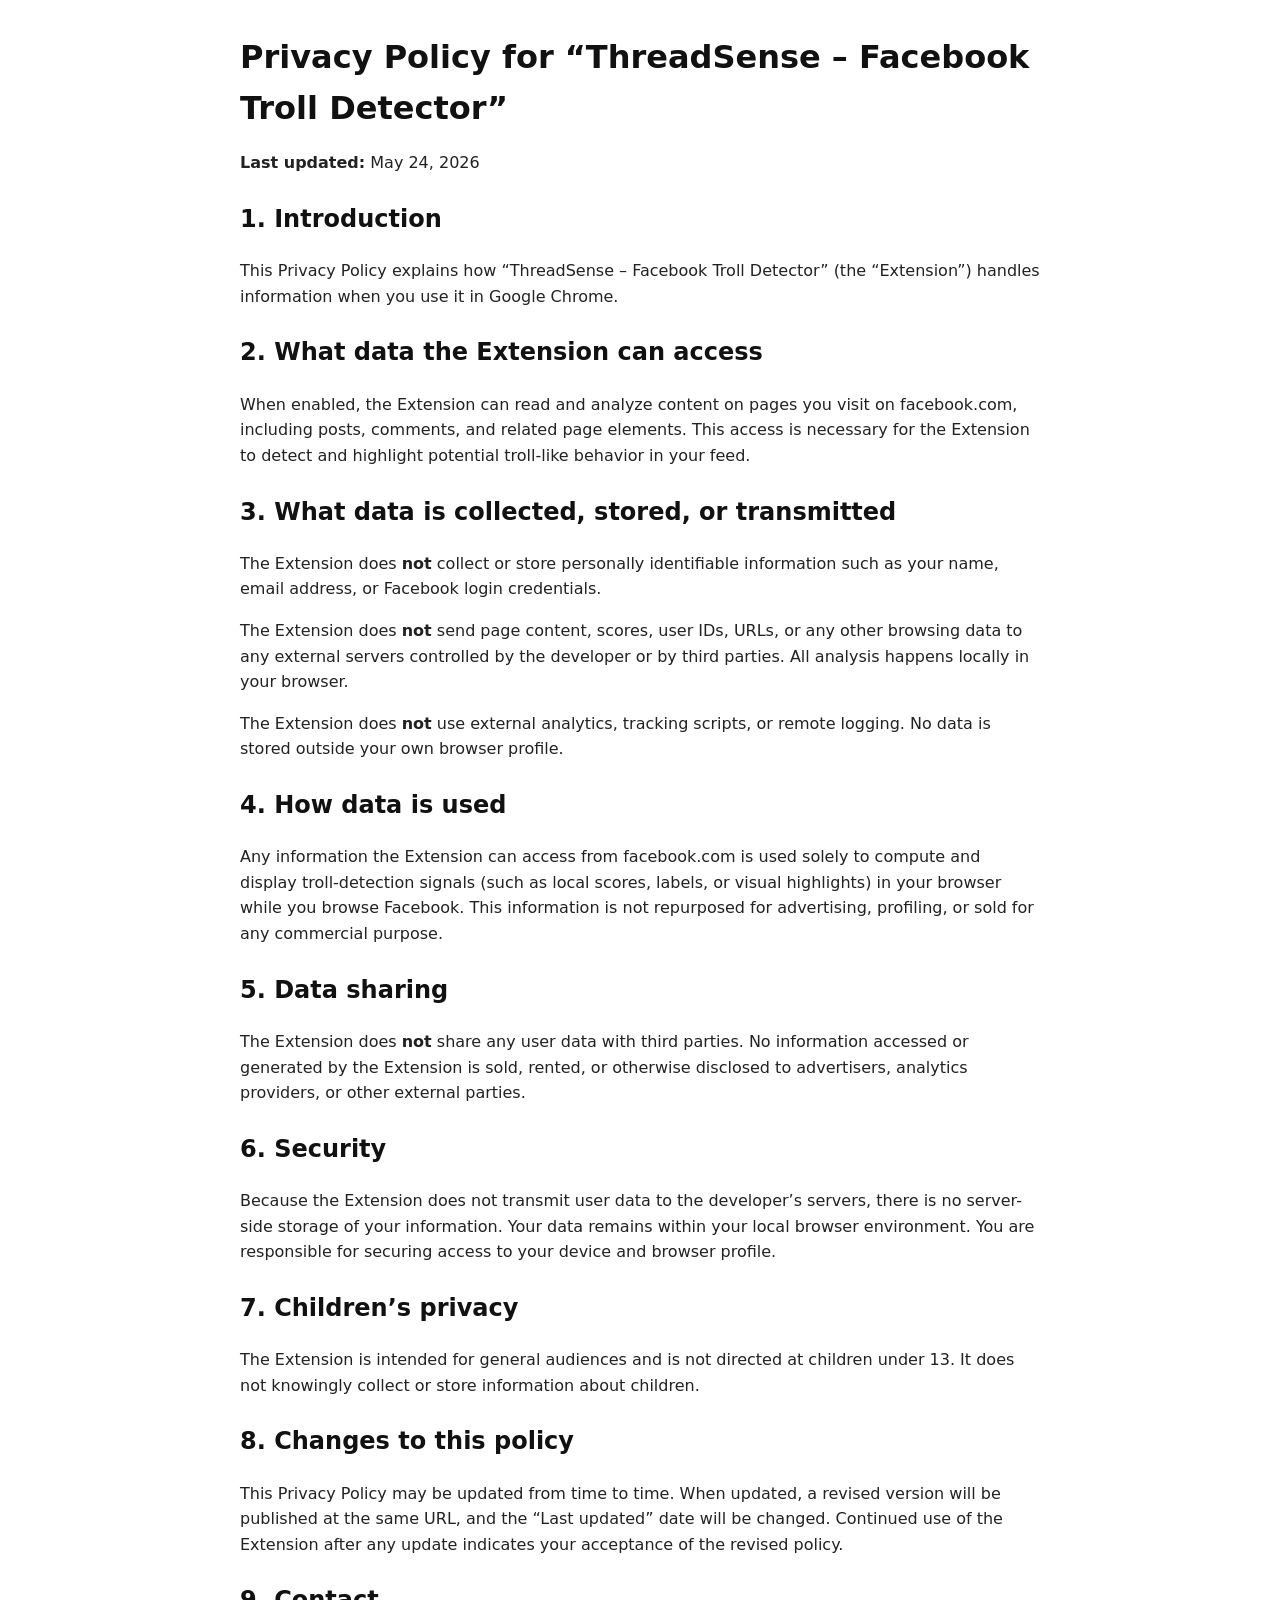
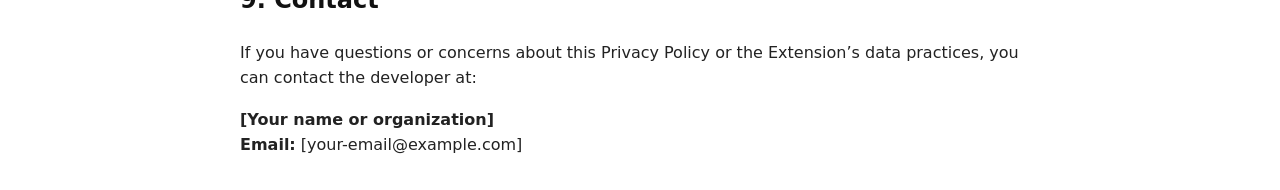
==== index.html @ 68167e41 "Add files via upload" ====
<!DOCTYPE html>
<html lang="en">
<head>
  <meta charset="UTF-8">
  <title>Privacy Policy – ThreadSense – Facebook Troll Detector</title>
  <meta name="viewport" content="width=device-width, initial-scale=1">
  <style>
    body {
      font-family: system-ui, -apple-system, BlinkMacSystemFont, "Segoe UI", sans-serif;
      max-width: 800px;
      margin: 2rem auto;
      padding: 0 1rem;
      line-height: 1.6;
      color: #222;
    }
    h1, h2 {
      color: #111;
    }
    h1 {
      margin-bottom: 0.5rem;
    }
    h2 {
      margin-top: 1.5rem;
    }
  </style>
</head>
<body>
  <h1>Privacy Policy for “ThreadSense – Facebook Troll Detector”</h1>
  <p><strong>Last updated:</strong> May 24, 2026</p>

  <h2>1. Introduction</h2>
  <p>
    This Privacy Policy explains how “ThreadSense – Facebook Troll Detector” (the “Extension”) handles
    information when you use it in Google Chrome.
  </p>

  <h2>2. What data the Extension can access</h2>
  <p>
    When enabled, the Extension can read and analyze content on pages you visit on facebook.com, including
    posts, comments, and related page elements. This access is necessary for the Extension to detect and
    highlight potential troll-like behavior in your feed.
  </p>

  <h2>3. What data is collected, stored, or transmitted</h2>
  <p>
    The Extension does <strong>not</strong> collect or store personally identifiable information such as your
    name, email address, or Facebook login credentials.
  </p>
  <p>
    The Extension does <strong>not</strong> send page content, scores, user IDs, URLs, or any other browsing
    data to any external servers controlled by the developer or by third parties. All analysis happens locally
    in your browser.
  </p>
  <p>
    The Extension does <strong>not</strong> use external analytics, tracking scripts, or remote logging.
    No data is stored outside your own browser profile.
  </p>

  <h2>4. How data is used</h2>
  <p>
    Any information the Extension can access from facebook.com is used solely to compute and display
    troll‑detection signals (such as local scores, labels, or visual highlights) in your browser while you
    browse Facebook. This information is not repurposed for advertising, profiling, or sold for any commercial
    purpose.
  </p>

  <h2>5. Data sharing</h2>
  <p>
    The Extension does <strong>not</strong> share any user data with third parties. No information accessed
    or generated by the Extension is sold, rented, or otherwise disclosed to advertisers, analytics providers,
    or other external parties.
  </p>

  <h2>6. Security</h2>
  <p>
    Because the Extension does not transmit user data to the developer’s servers, there is no server-side
    storage of your information. Your data remains within your local browser environment. You are responsible
    for securing access to your device and browser profile.
  </p>

  <h2>7. Children’s privacy</h2>
  <p>
    The Extension is intended for general audiences and is not directed at children under 13. It does not
    knowingly collect or store information about children.
  </p>

  <h2>8. Changes to this policy</h2>
  <p>
    This Privacy Policy may be updated from time to time. When updated, a revised version will be published
    at the same URL, and the “Last updated” date will be changed. Continued use of the Extension after any
    update indicates your acceptance of the revised policy.
  </p>

  <h2>9. Contact</h2>
  <p>
    If you have questions or concerns about this Privacy Policy or the Extension’s data practices, you can
    contact the developer at:
  </p>
  <p>
    <strong>[Your name or organization]</strong><br>
    <strong>Email:</strong> [your-email@example.com]
  </p>
</body>
</html>
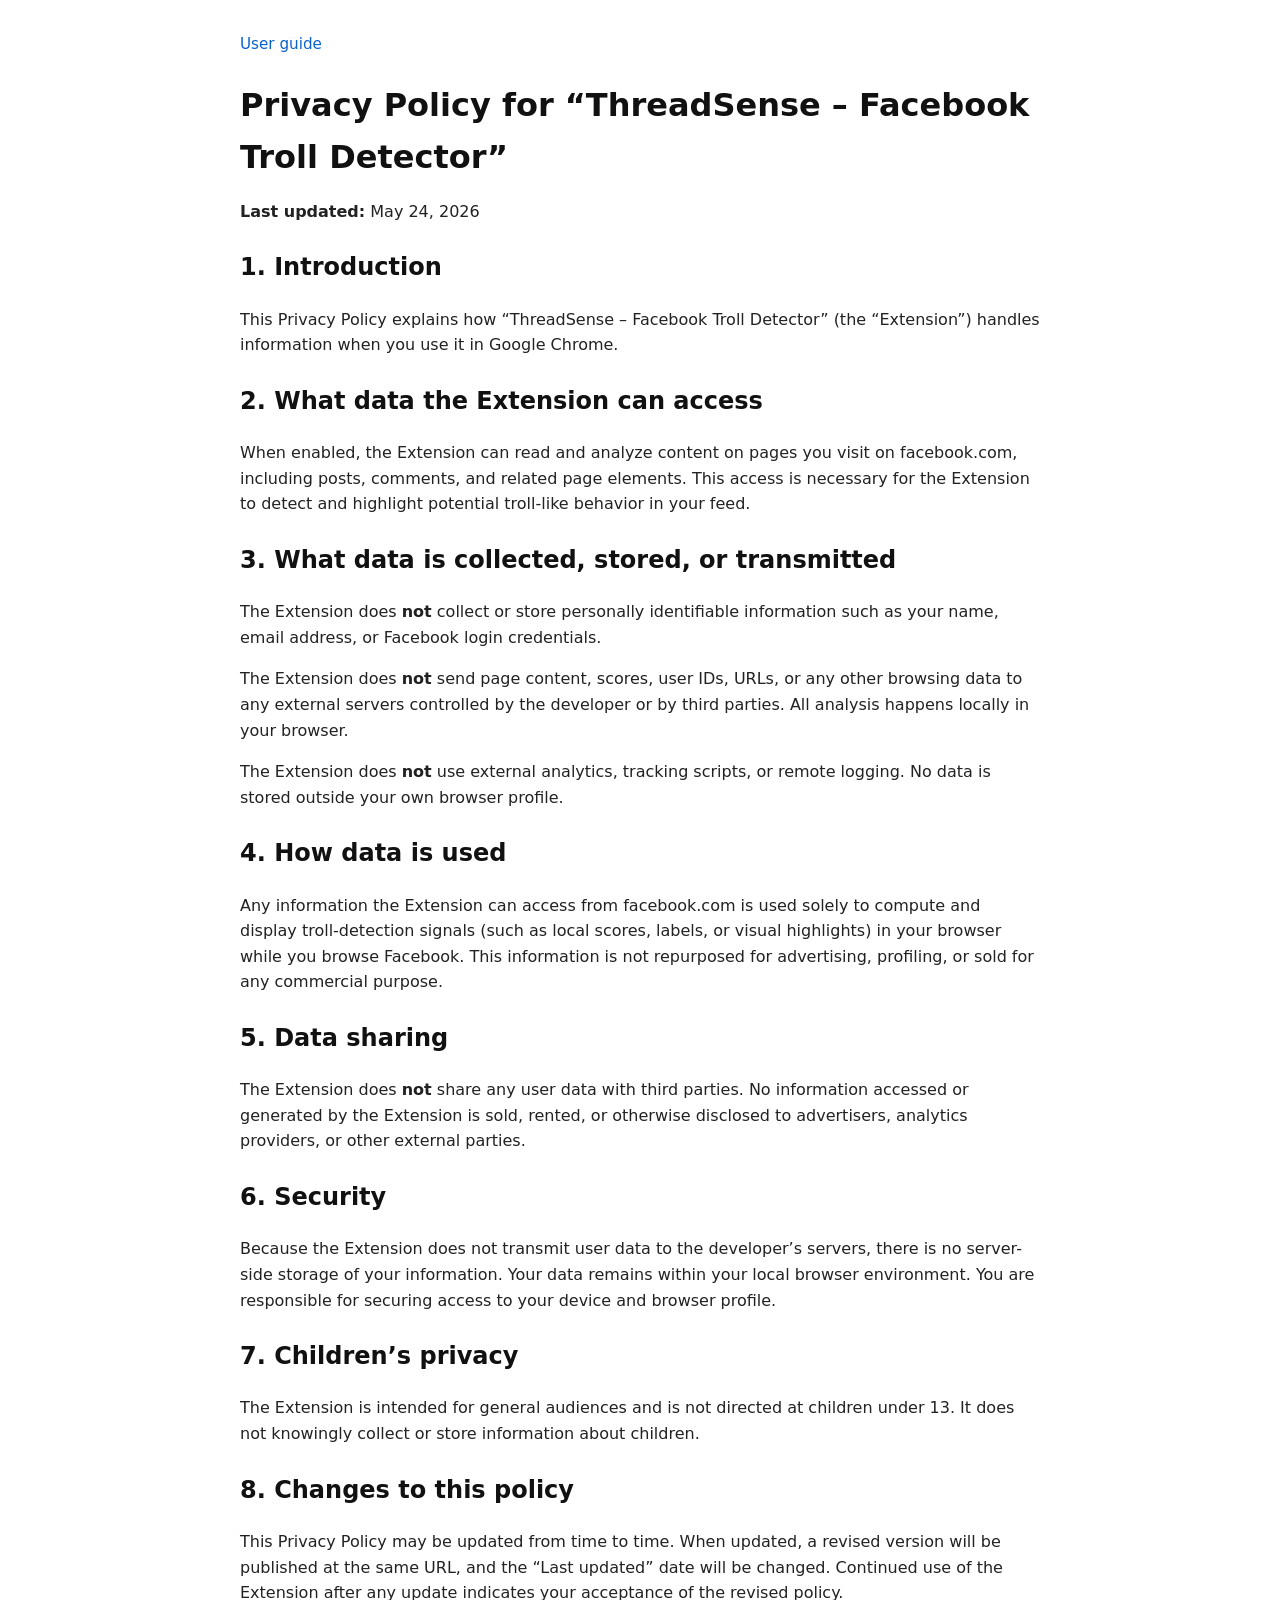
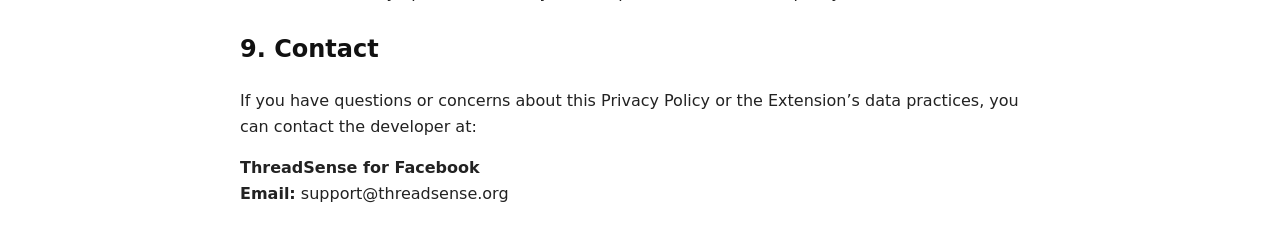
==== commit 0ff25ed1: "Sync phrase-lists, docs, and icon assets from fbtrolldetector" ====
--- a/index.html
+++ b/index.html
@@ -1,104 +1,121 @@
-<!DOCTYPE html>
-<html lang="en">
-<head>
-  <meta charset="UTF-8">
-  <title>Privacy Policy – ThreadSense – Facebook Troll Detector</title>
-  <meta name="viewport" content="width=device-width, initial-scale=1">
-  <style>
-    body {
-      font-family: system-ui, -apple-system, BlinkMacSystemFont, "Segoe UI", sans-serif;
-      max-width: 800px;
-      margin: 2rem auto;
-      padding: 0 1rem;
-      line-height: 1.6;
-      color: #222;
-    }
-    h1, h2 {
-      color: #111;
-    }
-    h1 {
-      margin-bottom: 0.5rem;
-    }
-    h2 {
-      margin-top: 1.5rem;
-    }
-  </style>
-</head>
-<body>
-  <h1>Privacy Policy for “ThreadSense – Facebook Troll Detector”</h1>
-  <p><strong>Last updated:</strong> May 24, 2026</p>
-
-  <h2>1. Introduction</h2>
-  <p>
-    This Privacy Policy explains how “ThreadSense – Facebook Troll Detector” (the “Extension”) handles
-    information when you use it in Google Chrome.
-  </p>
-
-  <h2>2. What data the Extension can access</h2>
-  <p>
-    When enabled, the Extension can read and analyze content on pages you visit on facebook.com, including
-    posts, comments, and related page elements. This access is necessary for the Extension to detect and
-    highlight potential troll-like behavior in your feed.
-  </p>
-
-  <h2>3. What data is collected, stored, or transmitted</h2>
-  <p>
-    The Extension does <strong>not</strong> collect or store personally identifiable information such as your
-    name, email address, or Facebook login credentials.
-  </p>
-  <p>
-    The Extension does <strong>not</strong> send page content, scores, user IDs, URLs, or any other browsing
-    data to any external servers controlled by the developer or by third parties. All analysis happens locally
-    in your browser.
-  </p>
-  <p>
-    The Extension does <strong>not</strong> use external analytics, tracking scripts, or remote logging.
-    No data is stored outside your own browser profile.
-  </p>
-
-  <h2>4. How data is used</h2>
-  <p>
-    Any information the Extension can access from facebook.com is used solely to compute and display
-    troll‑detection signals (such as local scores, labels, or visual highlights) in your browser while you
-    browse Facebook. This information is not repurposed for advertising, profiling, or sold for any commercial
-    purpose.
-  </p>
-
-  <h2>5. Data sharing</h2>
-  <p>
-    The Extension does <strong>not</strong> share any user data with third parties. No information accessed
-    or generated by the Extension is sold, rented, or otherwise disclosed to advertisers, analytics providers,
-    or other external parties.
-  </p>
-
-  <h2>6. Security</h2>
-  <p>
-    Because the Extension does not transmit user data to the developer’s servers, there is no server-side
-    storage of your information. Your data remains within your local browser environment. You are responsible
-    for securing access to your device and browser profile.
-  </p>
-
-  <h2>7. Children’s privacy</h2>
-  <p>
-    The Extension is intended for general audiences and is not directed at children under 13. It does not
-    knowingly collect or store information about children.
-  </p>
-
-  <h2>8. Changes to this policy</h2>
-  <p>
-    This Privacy Policy may be updated from time to time. When updated, a revised version will be published
-    at the same URL, and the “Last updated” date will be changed. Continued use of the Extension after any
-    update indicates your acceptance of the revised policy.
-  </p>
-
-  <h2>9. Contact</h2>
-  <p>
-    If you have questions or concerns about this Privacy Policy or the Extension’s data practices, you can
-    contact the developer at:
-  </p>
-  <p>
-    <strong>[Your name or organization]</strong><br>
-    <strong>Email:</strong> [your-email@example.com]
-  </p>
-</body>
+<!DOCTYPE html>
+<html lang="en">
+<head>
+  <meta charset="UTF-8">
+  <title>Privacy Policy – ThreadSense – Facebook Troll Detector</title>
+  <meta name="viewport" content="width=device-width, initial-scale=1">
+  <link rel="icon" href="assets/icons/icon32.png" type="image/png" sizes="32x32">
+  <link rel="icon" href="assets/icons/icon16.png" type="image/png" sizes="16x16">
+  <link rel="apple-touch-icon" href="assets/icons/icon128.png">
+  <style>
+    body {
+      font-family: system-ui, -apple-system, BlinkMacSystemFont, "Segoe UI", sans-serif;
+      max-width: 800px;
+      margin: 2rem auto;
+      padding: 0 1rem;
+      line-height: 1.6;
+      color: #222;
+    }
+    h1, h2 {
+      color: #111;
+    }
+    h1 {
+      margin-bottom: 0.5rem;
+    }
+    h2 {
+      margin-top: 1.5rem;
+    }
+    .site-nav {
+      margin-bottom: 1.5rem;
+      font-size: 0.95em;
+    }
+    .site-nav a {
+      color: #0b63ce;
+      text-decoration: none;
+    }
+    .site-nav a:hover {
+      text-decoration: underline;
+    }
+  </style>
+</head>
+<body>
+  <nav class="site-nav" aria-label="ThreadSense site">
+    <a href="https://threadsense.org/user-guide.html">User guide</a>
+  </nav>
+  <h1>Privacy Policy for “ThreadSense – Facebook Troll Detector”</h1>
+  <p><strong>Last updated:</strong> May 24, 2026</p>
+
+  <h2>1. Introduction</h2>
+  <p>
+    This Privacy Policy explains how “ThreadSense – Facebook Troll Detector” (the “Extension”) handles
+    information when you use it in Google Chrome.
+  </p>
+
+  <h2>2. What data the Extension can access</h2>
+  <p>
+    When enabled, the Extension can read and analyze content on pages you visit on facebook.com, including
+    posts, comments, and related page elements. This access is necessary for the Extension to detect and
+    highlight potential troll-like behavior in your feed.
+  </p>
+
+  <h2>3. What data is collected, stored, or transmitted</h2>
+  <p>
+    The Extension does <strong>not</strong> collect or store personally identifiable information such as your
+    name, email address, or Facebook login credentials.
+  </p>
+  <p>
+    The Extension does <strong>not</strong> send page content, scores, user IDs, URLs, or any other browsing
+    data to any external servers controlled by the developer or by third parties. All analysis happens locally
+    in your browser.
+  </p>
+  <p>
+    The Extension does <strong>not</strong> use external analytics, tracking scripts, or remote logging.
+    No data is stored outside your own browser profile.
+  </p>
+
+  <h2>4. How data is used</h2>
+  <p>
+    Any information the Extension can access from facebook.com is used solely to compute and display
+    troll‑detection signals (such as local scores, labels, or visual highlights) in your browser while you
+    browse Facebook. This information is not repurposed for advertising, profiling, or sold for any commercial
+    purpose.
+  </p>
+
+  <h2>5. Data sharing</h2>
+  <p>
+    The Extension does <strong>not</strong> share any user data with third parties. No information accessed
+    or generated by the Extension is sold, rented, or otherwise disclosed to advertisers, analytics providers,
+    or other external parties.
+  </p>
+
+  <h2>6. Security</h2>
+  <p>
+    Because the Extension does not transmit user data to the developer’s servers, there is no server-side
+    storage of your information. Your data remains within your local browser environment. You are responsible
+    for securing access to your device and browser profile.
+  </p>
+
+  <h2>7. Children’s privacy</h2>
+  <p>
+    The Extension is intended for general audiences and is not directed at children under 13. It does not
+    knowingly collect or store information about children.
+  </p>
+
+  <h2>8. Changes to this policy</h2>
+  <p>
+    This Privacy Policy may be updated from time to time. When updated, a revised version will be published
+    at the same URL, and the “Last updated” date will be changed. Continued use of the Extension after any
+    update indicates your acceptance of the revised policy.
+  </p>
+
+  <h2>9. Contact</h2>
+  <p>
+    If you have questions or concerns about this Privacy Policy or the Extension’s data practices, you can
+    contact the developer at:
+  </p>
+  <p>
+    <strong>ThreadSense for Facebook</strong><br>
+    <strong>Email:</strong> support@threadsense.org
+  </p>
+</body>
 </html>
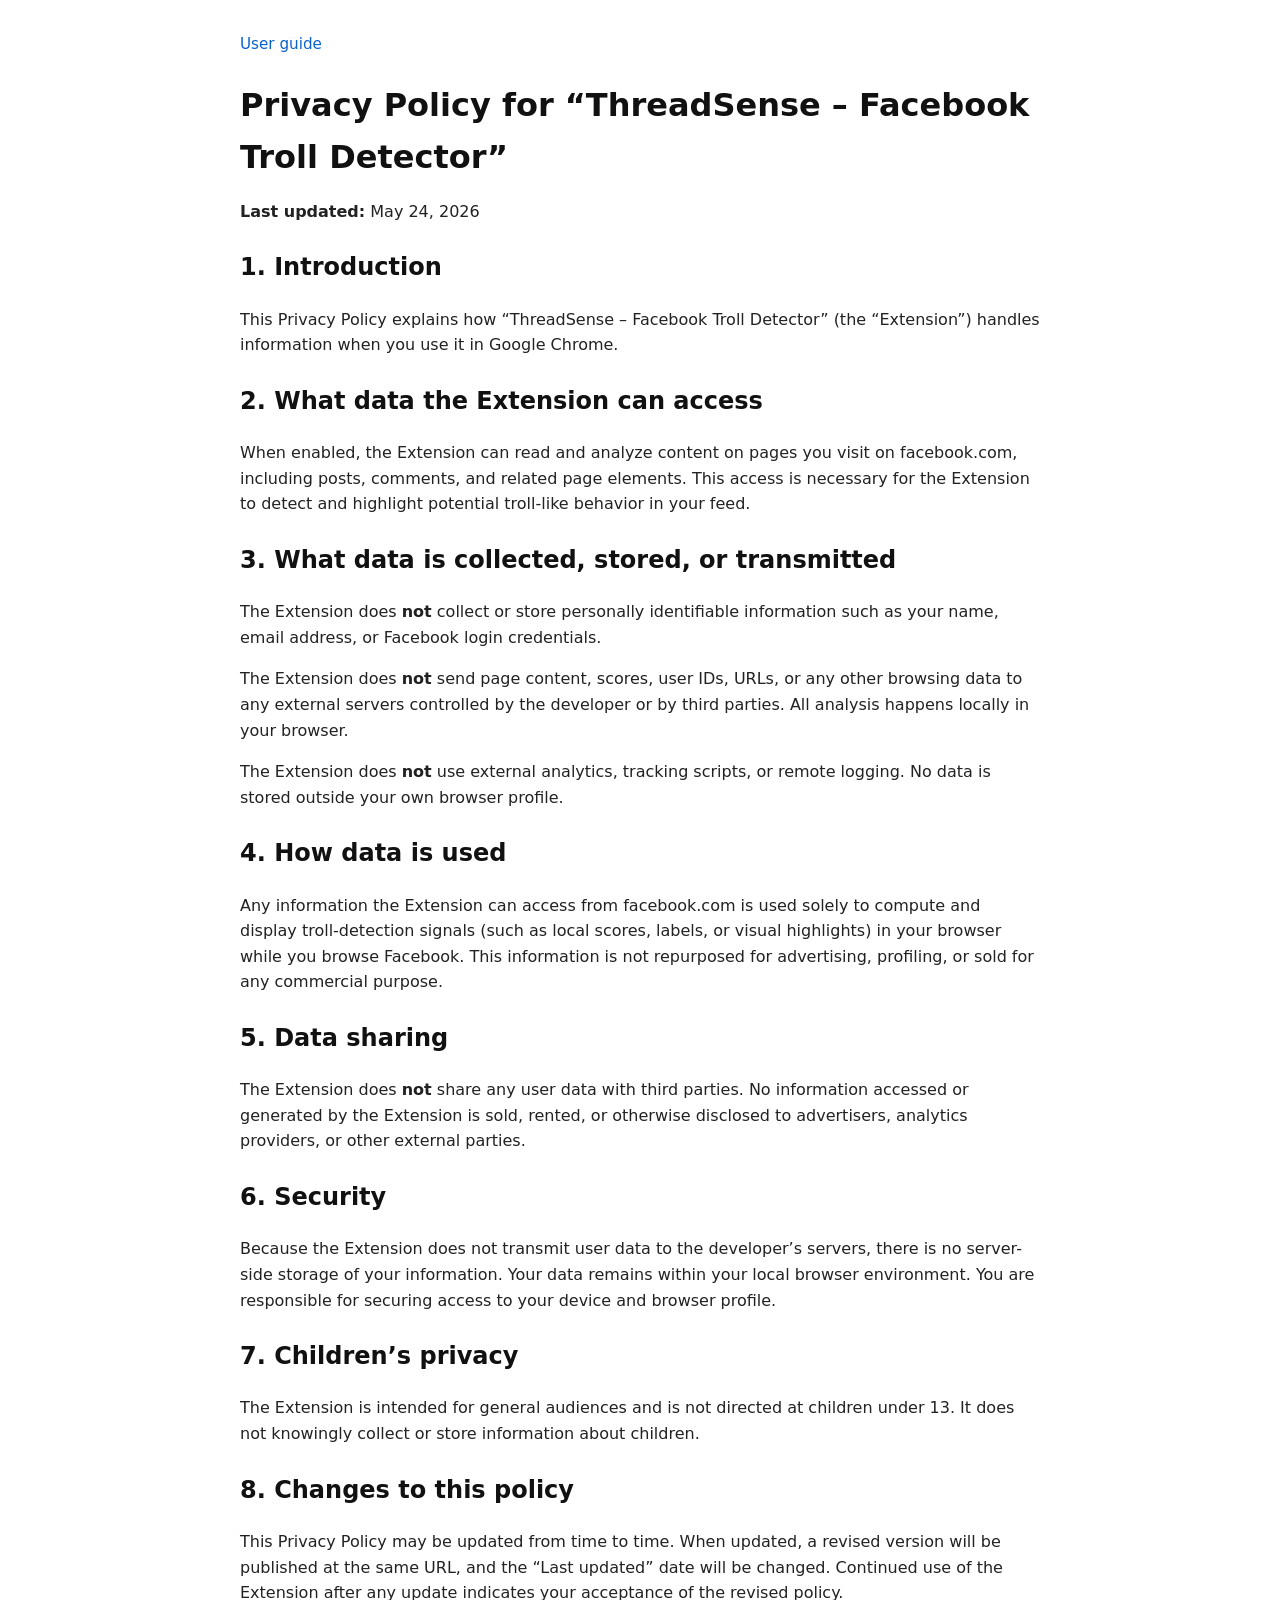
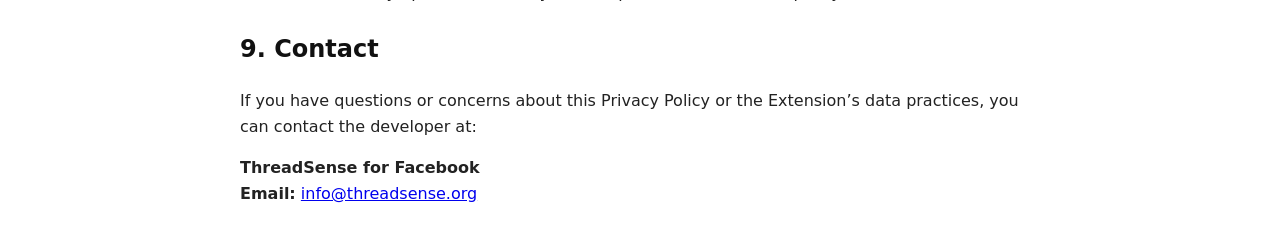
==== commit 8a0ce3be: "Sync phrase-lists, docs, and icon assets from fbtrolldetector" ====
--- a/index.html
+++ b/index.html
@@ -115,7 +115,7 @@
   </p>
   <p>
     <strong>ThreadSense for Facebook</strong><br>
-    <strong>Email:</strong> support@threadsense.org
+    <strong>Email:</strong> <a href="mailto:info@threadsense.org">info@threadsense.org</a>
   </p>
 </body>
 </html>
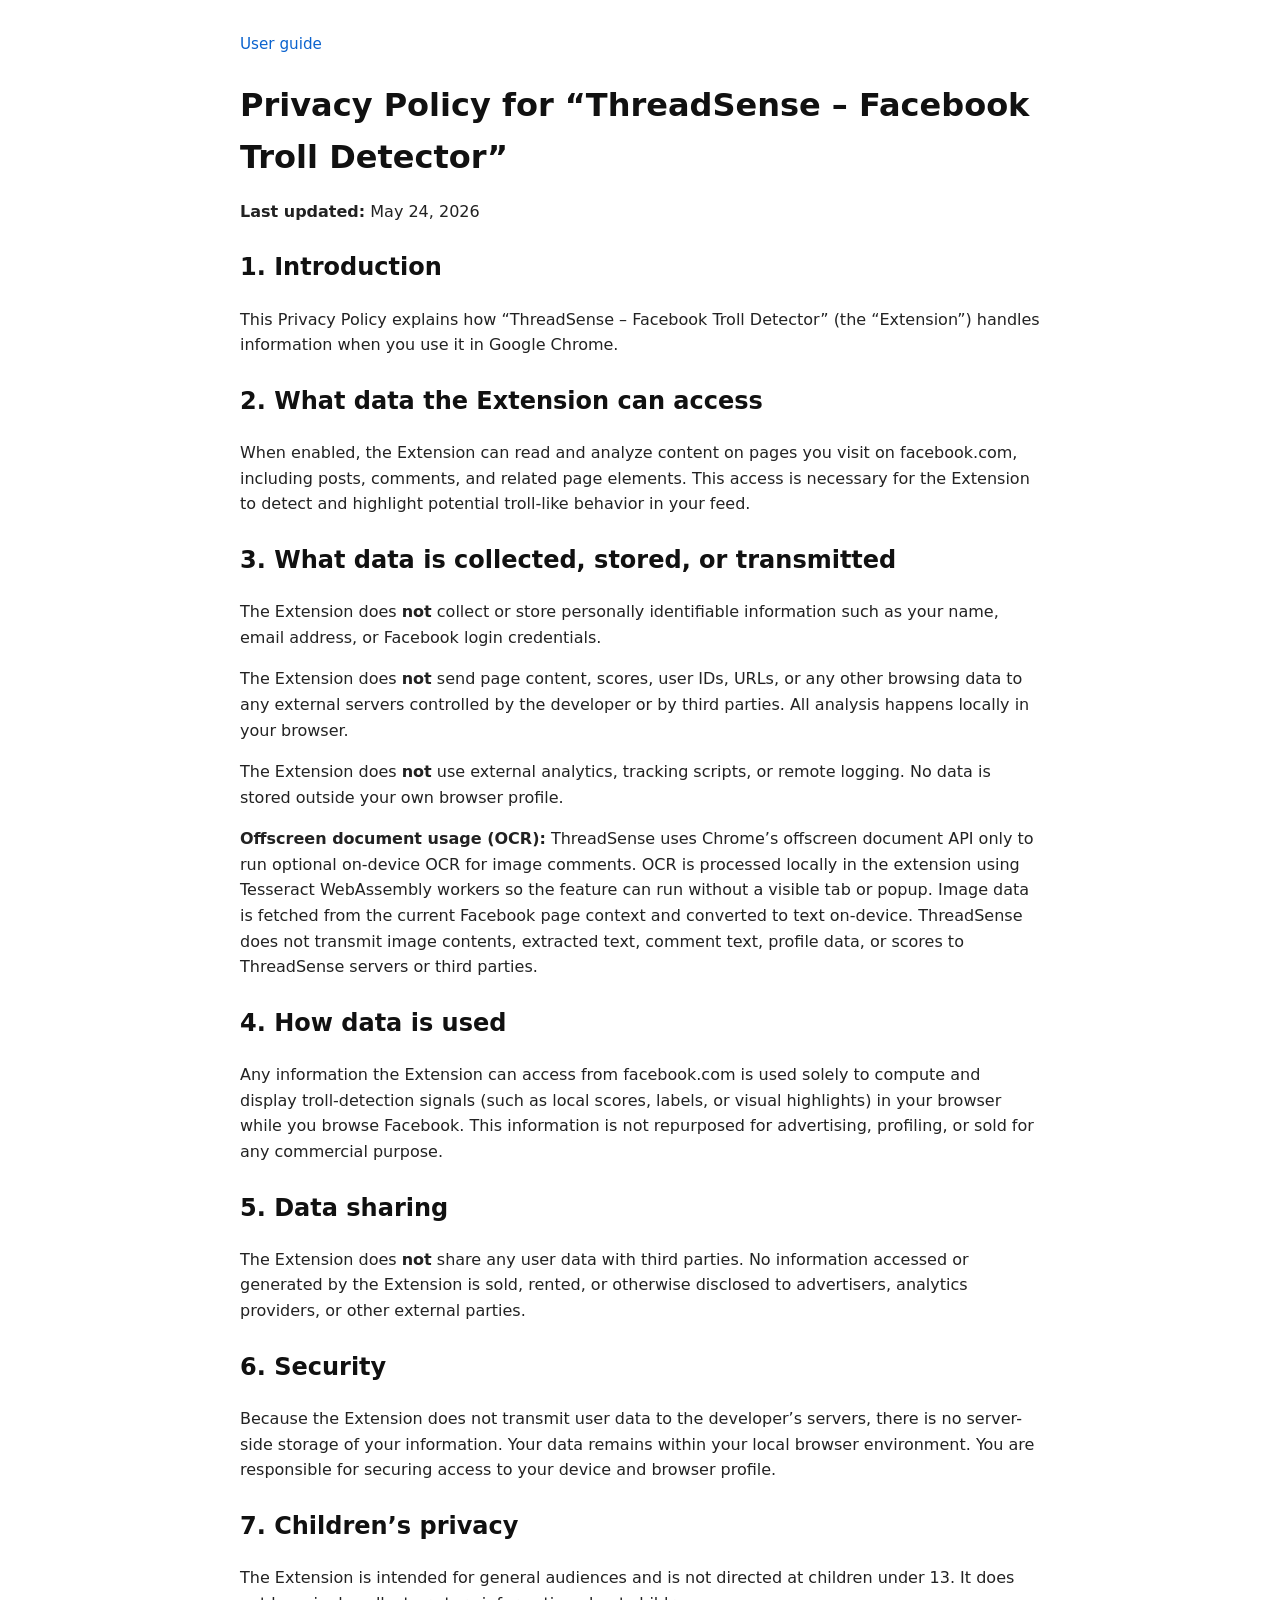
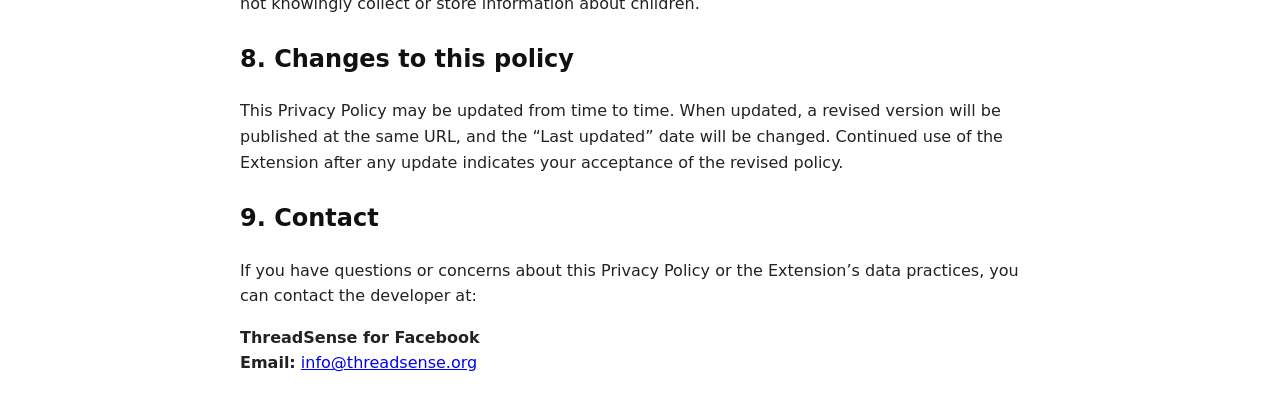
==== commit 390d255f: "Sync phrase-lists, docs, and icon assets from fbtrolldetector" ====
--- a/index.html
+++ b/index.html
@@ -72,6 +72,14 @@
     The Extension does <strong>not</strong> use external analytics, tracking scripts, or remote logging.
     No data is stored outside your own browser profile.
   </p>
+  <p>
+    <strong>Offscreen document usage (OCR):</strong> ThreadSense uses Chrome’s offscreen document API only
+    to run optional on-device OCR for image comments. OCR is processed locally in the extension using
+    Tesseract WebAssembly workers so the feature can run without a visible tab or popup. Image data is
+    fetched from the current Facebook page context and converted to text on-device. ThreadSense does not
+    transmit image contents, extracted text, comment text, profile data, or scores to ThreadSense servers
+    or third parties.
+  </p>
 
   <h2>4. How data is used</h2>
   <p>
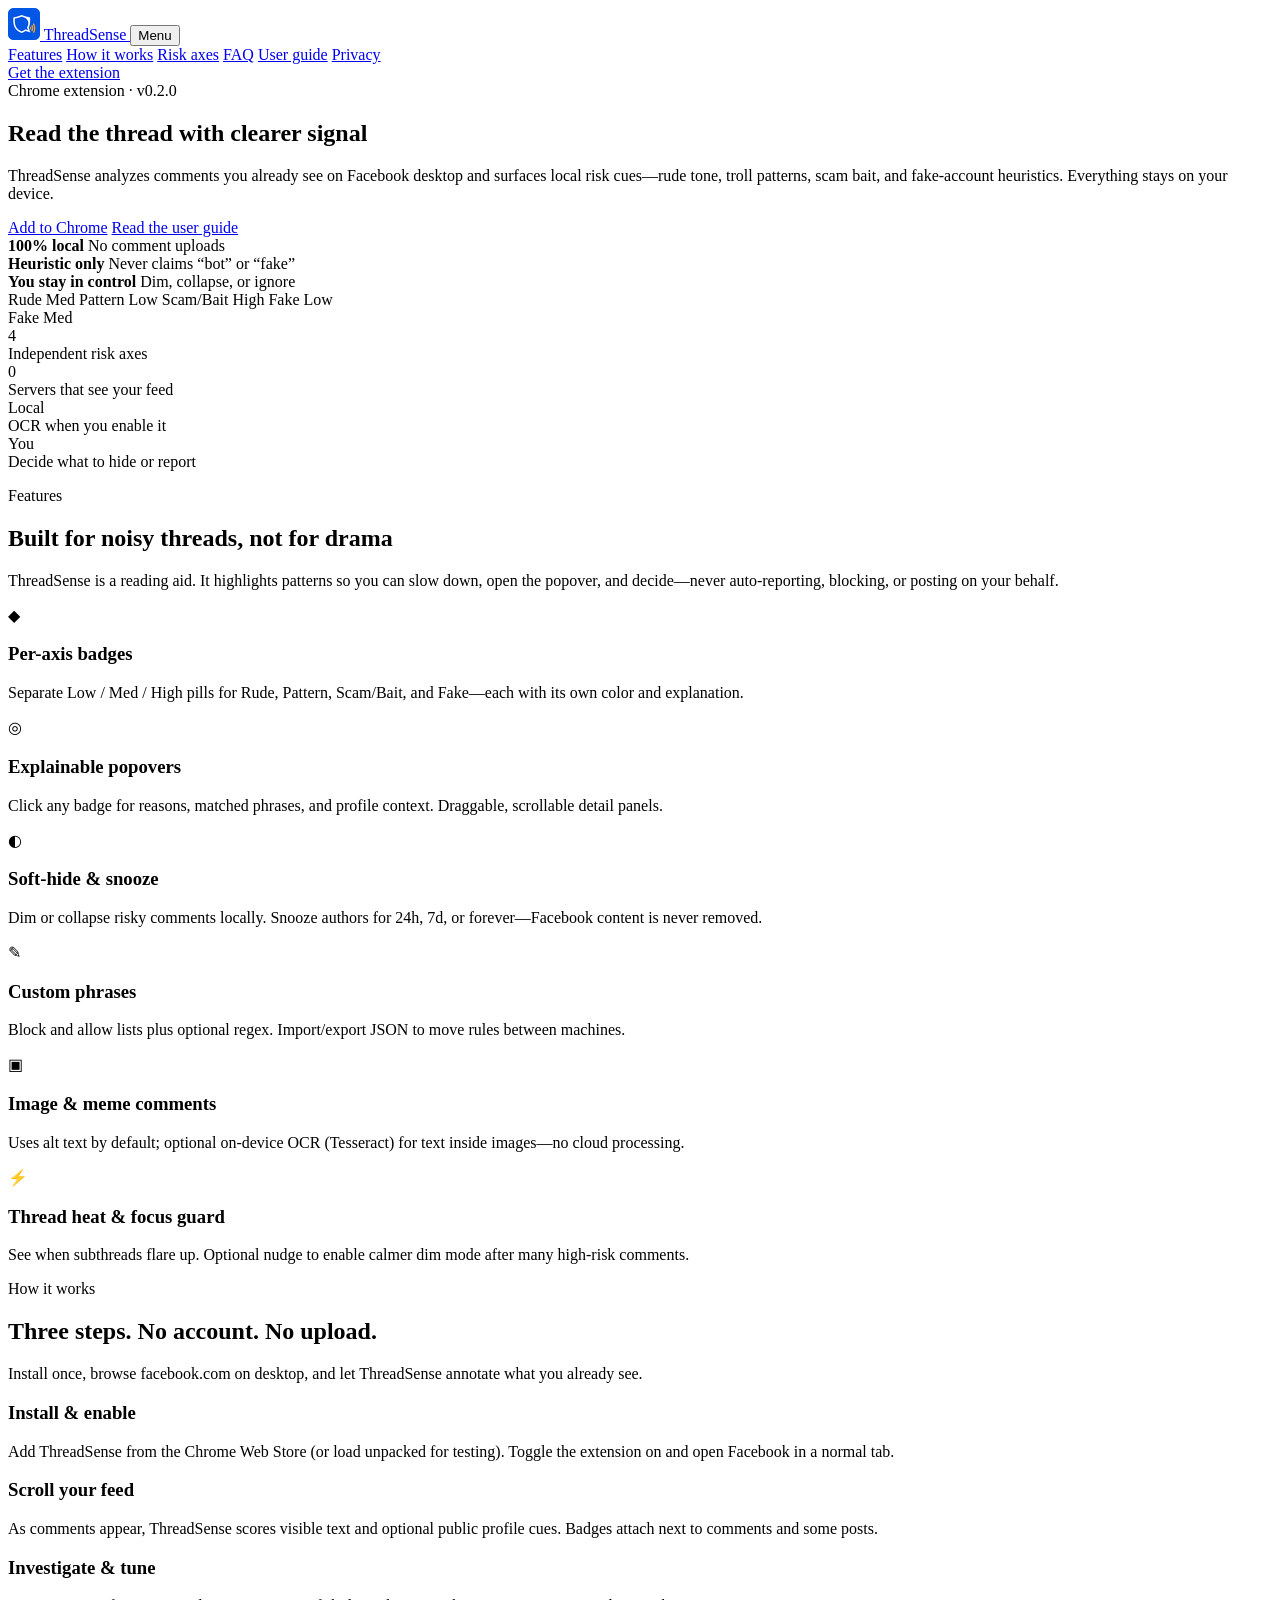
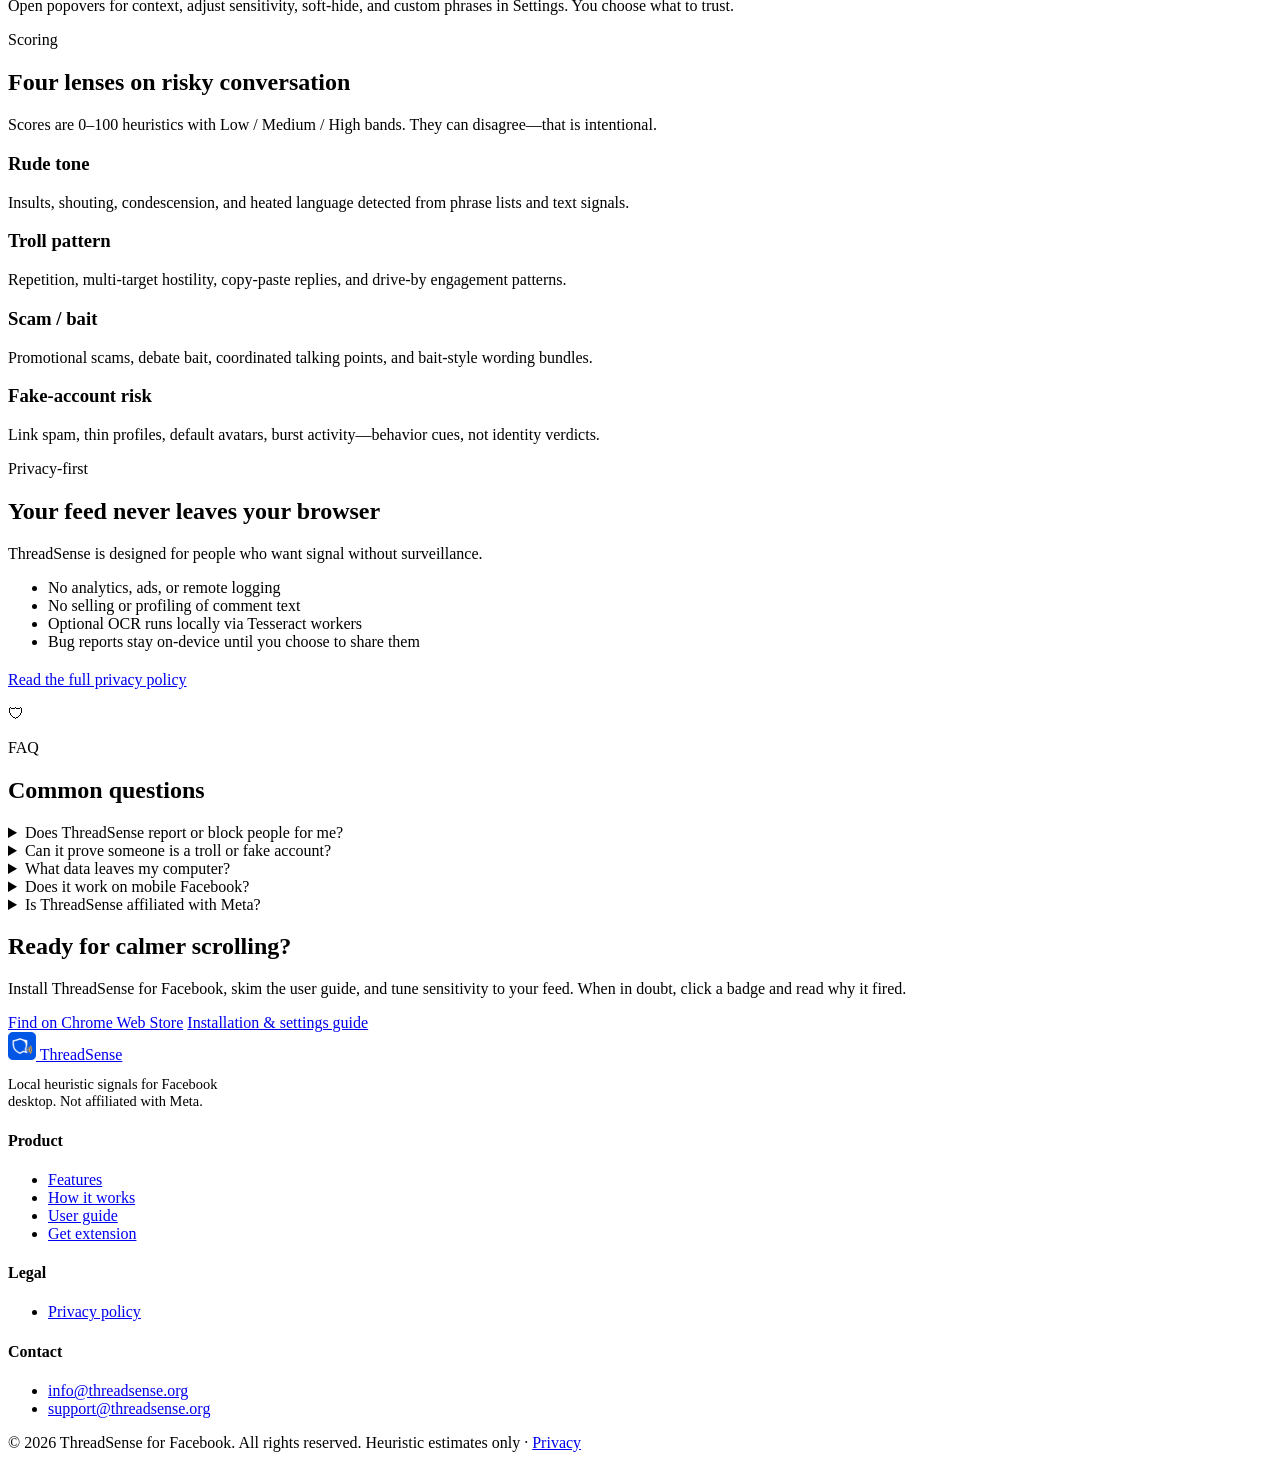
==== commit 80c67476: "Sync phrase-lists, docs, and icon assets from fbtrolldetector" ====
--- a/index.html
+++ b/index.html
@@ -2,128 +2,354 @@
 <html lang="en">
 <head>
   <meta charset="UTF-8">
-  <title>Privacy Policy – ThreadSense – Facebook Troll Detector</title>
+  <title>ThreadSense for Facebook — Local troll &amp; scam signal detection</title>
   <meta name="viewport" content="width=device-width, initial-scale=1">
+  <meta name="description" content="ThreadSense flags rude tone, troll patterns, scam bait, and fake-account risk on Facebook—entirely in your browser. No uploads, no tracking, no identity claims.">
+  <meta name="theme-color" content="#070b14">
   <link rel="icon" href="assets/icons/icon32.png" type="image/png" sizes="32x32">
   <link rel="icon" href="assets/icons/icon16.png" type="image/png" sizes="16x16">
   <link rel="apple-touch-icon" href="assets/icons/icon128.png">
-  <style>
-    body {
-      font-family: system-ui, -apple-system, BlinkMacSystemFont, "Segoe UI", sans-serif;
-      max-width: 800px;
-      margin: 2rem auto;
-      padding: 0 1rem;
-      line-height: 1.6;
-      color: #222;
-    }
-    h1, h2 {
-      color: #111;
-    }
-    h1 {
-      margin-bottom: 0.5rem;
-    }
-    h2 {
-      margin-top: 1.5rem;
-    }
-    .site-nav {
-      margin-bottom: 1.5rem;
-      font-size: 0.95em;
-    }
-    .site-nav a {
-      color: #0b63ce;
-      text-decoration: none;
-    }
-    .site-nav a:hover {
-      text-decoration: underline;
-    }
-  </style>
+  <link rel="stylesheet" href="assets/css/site.css">
+  <link rel="stylesheet" href="assets/css/landing.css">
 </head>
 <body>
-  <nav class="site-nav" aria-label="ThreadSense site">
-    <a href="https://threadsense.org/user-guide.html">User guide</a>
-  </nav>
-  <h1>Privacy Policy for “ThreadSense – Facebook Troll Detector”</h1>
-  <p><strong>Last updated:</strong> May 24, 2026</p>
-
-  <h2>1. Introduction</h2>
-  <p>
-    This Privacy Policy explains how “ThreadSense – Facebook Troll Detector” (the “Extension”) handles
-    information when you use it in Google Chrome.
-  </p>
-
-  <h2>2. What data the Extension can access</h2>
-  <p>
-    When enabled, the Extension can read and analyze content on pages you visit on facebook.com, including
-    posts, comments, and related page elements. This access is necessary for the Extension to detect and
-    highlight potential troll-like behavior in your feed.
-  </p>
-
-  <h2>3. What data is collected, stored, or transmitted</h2>
-  <p>
-    The Extension does <strong>not</strong> collect or store personally identifiable information such as your
-    name, email address, or Facebook login credentials.
-  </p>
-  <p>
-    The Extension does <strong>not</strong> send page content, scores, user IDs, URLs, or any other browsing
-    data to any external servers controlled by the developer or by third parties. All analysis happens locally
-    in your browser.
-  </p>
-  <p>
-    The Extension does <strong>not</strong> use external analytics, tracking scripts, or remote logging.
-    No data is stored outside your own browser profile.
-  </p>
-  <p>
-    <strong>Offscreen document usage (OCR):</strong> ThreadSense uses Chrome’s offscreen document API only
-    to run optional on-device OCR for image comments. OCR is processed locally in the extension using
-    Tesseract WebAssembly workers so the feature can run without a visible tab or popup. Image data is
-    fetched from the current Facebook page context and converted to text on-device. ThreadSense does not
-    transmit image contents, extracted text, comment text, profile data, or scores to ThreadSense servers
-    or third parties.
-  </p>
-
-  <h2>4. How data is used</h2>
-  <p>
-    Any information the Extension can access from facebook.com is used solely to compute and display
-    troll‑detection signals (such as local scores, labels, or visual highlights) in your browser while you
-    browse Facebook. This information is not repurposed for advertising, profiling, or sold for any commercial
-    purpose.
-  </p>
-
-  <h2>5. Data sharing</h2>
-  <p>
-    The Extension does <strong>not</strong> share any user data with third parties. No information accessed
-    or generated by the Extension is sold, rented, or otherwise disclosed to advertisers, analytics providers,
-    or other external parties.
-  </p>
-
-  <h2>6. Security</h2>
-  <p>
-    Because the Extension does not transmit user data to the developer’s servers, there is no server-side
-    storage of your information. Your data remains within your local browser environment. You are responsible
-    for securing access to your device and browser profile.
-  </p>
-
-  <h2>7. Children’s privacy</h2>
-  <p>
-    The Extension is intended for general audiences and is not directed at children under 13. It does not
-    knowingly collect or store information about children.
-  </p>
-
-  <h2>8. Changes to this policy</h2>
-  <p>
-    This Privacy Policy may be updated from time to time. When updated, a revised version will be published
-    at the same URL, and the “Last updated” date will be changed. Continued use of the Extension after any
-    update indicates your acceptance of the revised policy.
-  </p>
-
-  <h2>9. Contact</h2>
-  <p>
-    If you have questions or concerns about this Privacy Policy or the Extension’s data practices, you can
-    contact the developer at:
-  </p>
-  <p>
-    <strong>ThreadSense for Facebook</strong><br>
-    <strong>Email:</strong> <a href="mailto:info@threadsense.org">info@threadsense.org</a>
-  </p>
+  <div class="landing-bg" aria-hidden="true">
+    <div class="landing-bg__orb landing-bg__orb--1"></div>
+    <div class="landing-bg__orb landing-bg__orb--2"></div>
+    <div class="landing-bg__orb landing-bg__orb--3"></div>
+    <div class="landing-bg__grid"></div>
+  </div>
+
+  <header class="ts-site-header">
+    <div class="ts-container ts-site-header__inner">
+      <a class="ts-brand" href="index.html">
+        <img src="assets/icons/icon32.png" alt="" width="32" height="32">
+        ThreadSense
+      </a>
+      <button class="ts-nav-toggle" type="button" aria-expanded="false" aria-label="Open menu">Menu</button>
+      <nav class="ts-nav" aria-label="Primary">
+        <a href="#features">Features</a>
+        <a href="#how-it-works">How it works</a>
+        <a href="#axes">Risk axes</a>
+        <a href="#faq">FAQ</a>
+        <a href="user-guide.html">User guide</a>
+        <a href="privacy.html">Privacy</a>
+      </nav>
+      <a class="ts-btn ts-btn--primary" href="#get-extension">Get the extension</a>
+    </div>
+  </header>
+
+  <main class="landing-main">
+    <section class="hero">
+      <div class="ts-container hero__grid">
+        <div class="hero__copy reveal">
+          <div class="hero__eyebrow"><span aria-hidden="true"></span> Chrome extension · v0.2.0</div>
+          <h1>Read the thread with <span class="gradient-text">clearer signal</span></h1>
+          <p class="hero__lead">
+            ThreadSense analyzes comments you already see on Facebook desktop and surfaces local risk cues—rude tone,
+            troll patterns, scam bait, and fake-account heuristics. Everything stays on your device.
+          </p>
+          <div class="hero__actions">
+            <a class="ts-btn ts-btn--primary" href="#get-extension">Add to Chrome</a>
+            <a class="ts-btn ts-btn--ghost" href="user-guide.html">Read the user guide</a>
+          </div>
+          <div class="hero__trust">
+            <div><strong>100% local</strong> No comment uploads</div>
+            <div><strong>Heuristic only</strong> Never claims “bot” or “fake”</div>
+            <div><strong>You stay in control</strong> Dim, collapse, or ignore</div>
+          </div>
+        </div>
+
+        <div class="hero__visual reveal reveal-delay-1" aria-hidden="true">
+          <div class="hero-mock">
+            <div class="hero-mock__glow"></div>
+            <div class="hero-mock__bar">
+              <span class="hero-mock__dot"></span>
+              <span class="hero-mock__dot"></span>
+              <span class="hero-mock__dot"></span>
+            </div>
+            <div class="hero-mock__post">
+              <div class="hero-mock__line"></div>
+              <div class="hero-mock__line hero-mock__line--med"></div>
+            </div>
+            <div class="hero-mock__comment">
+              <div class="hero-mock__avatar"></div>
+              <div class="hero-mock__body">
+                <div class="hero-mock__line hero-mock__line--short"></div>
+                <div class="hero-mock__line"></div>
+                <div class="hero-mock__badges">
+                  <span class="badge-pill badge-pill--rude">Rude Med</span>
+                  <span class="badge-pill badge-pill--pattern">Pattern Low</span>
+                  <span class="badge-pill badge-pill--scam">Scam/Bait High</span>
+                  <span class="badge-pill badge-pill--fake">Fake Low</span>
+                </div>
+              </div>
+            </div>
+            <div class="hero-mock__comment">
+              <div class="hero-mock__avatar"></div>
+              <div class="hero-mock__body">
+                <div class="hero-mock__line hero-mock__line--med"></div>
+                <div class="hero-mock__badges">
+                  <span class="badge-pill badge-pill--fake">Fake Med</span>
+                </div>
+              </div>
+            </div>
+          </div>
+        </div>
+      </div>
+    </section>
+
+    <section class="section section--tight">
+      <div class="ts-container reveal">
+        <div class="stats-strip">
+          <div class="stats-strip__item">
+            <div class="stats-strip__value">4</div>
+            <div class="stats-strip__label">Independent risk axes</div>
+          </div>
+          <div class="stats-strip__item">
+            <div class="stats-strip__value">0</div>
+            <div class="stats-strip__label">Servers that see your feed</div>
+          </div>
+          <div class="stats-strip__item">
+            <div class="stats-strip__value">Local</div>
+            <div class="stats-strip__label">OCR when you enable it</div>
+          </div>
+          <div class="stats-strip__item">
+            <div class="stats-strip__value">You</div>
+            <div class="stats-strip__label">Decide what to hide or report</div>
+          </div>
+        </div>
+      </div>
+    </section>
+
+    <section class="section" id="features">
+      <div class="ts-container">
+        <p class="section__label reveal">Features</p>
+        <h2 class="reveal">Built for noisy threads, not for drama</h2>
+        <p class="section__lead reveal">
+          ThreadSense is a reading aid. It highlights patterns so you can slow down, open the popover, and decide—never
+          auto-reporting, blocking, or posting on your behalf.
+        </p>
+        <div class="feature-grid">
+          <article class="feature-card reveal">
+            <div class="feature-card__icon" aria-hidden="true">◆</div>
+            <h3>Per-axis badges</h3>
+            <p>Separate Low / Med / High pills for Rude, Pattern, Scam/Bait, and Fake—each with its own color and explanation.</p>
+          </article>
+          <article class="feature-card reveal reveal-delay-1">
+            <div class="feature-card__icon" aria-hidden="true">◎</div>
+            <h3>Explainable popovers</h3>
+            <p>Click any badge for reasons, matched phrases, and profile context. Draggable, scrollable detail panels.</p>
+          </article>
+          <article class="feature-card reveal reveal-delay-2">
+            <div class="feature-card__icon" aria-hidden="true">◐</div>
+            <h3>Soft-hide &amp; snooze</h3>
+            <p>Dim or collapse risky comments locally. Snooze authors for 24h, 7d, or forever—Facebook content is never removed.</p>
+          </article>
+          <article class="feature-card reveal">
+            <div class="feature-card__icon" aria-hidden="true">✎</div>
+            <h3>Custom phrases</h3>
+            <p>Block and allow lists plus optional regex. Import/export JSON to move rules between machines.</p>
+          </article>
+          <article class="feature-card reveal reveal-delay-1">
+            <div class="feature-card__icon" aria-hidden="true">▣</div>
+            <h3>Image &amp; meme comments</h3>
+            <p>Uses alt text by default; optional on-device OCR (Tesseract) for text inside images—no cloud processing.</p>
+          </article>
+          <article class="feature-card reveal reveal-delay-2">
+            <div class="feature-card__icon" aria-hidden="true">⚡</div>
+            <h3>Thread heat &amp; focus guard</h3>
+            <p>See when subthreads flare up. Optional nudge to enable calmer dim mode after many high-risk comments.</p>
+          </article>
+        </div>
+      </div>
+    </section>
+
+    <section class="section" id="how-it-works">
+      <div class="ts-container">
+        <p class="section__label reveal">How it works</p>
+        <h2 class="reveal">Three steps. No account. No upload.</h2>
+        <p class="section__lead reveal">
+          Install once, browse facebook.com on desktop, and let ThreadSense annotate what you already see.
+        </p>
+        <div class="steps">
+          <article class="step-card reveal">
+            <h3>Install &amp; enable</h3>
+            <p>Add ThreadSense from the Chrome Web Store (or load unpacked for testing). Toggle the extension on and open Facebook in a normal tab.</p>
+          </article>
+          <article class="step-card reveal reveal-delay-1">
+            <h3>Scroll your feed</h3>
+            <p>As comments appear, ThreadSense scores visible text and optional public profile cues. Badges attach next to comments and some posts.</p>
+          </article>
+          <article class="step-card reveal reveal-delay-2">
+            <h3>Investigate &amp; tune</h3>
+            <p>Open popovers for context, adjust sensitivity, soft-hide, and custom phrases in Settings. You choose what to trust.</p>
+          </article>
+        </div>
+      </div>
+    </section>
+
+    <section class="section" id="axes">
+      <div class="ts-container">
+        <p class="section__label reveal">Scoring</p>
+        <h2 class="reveal">Four lenses on risky conversation</h2>
+        <p class="section__lead reveal">
+          Scores are 0–100 heuristics with Low / Medium / High bands. They can disagree—that is intentional.
+        </p>
+        <div class="axes-grid">
+          <article class="axis-card axis-card--rude reveal">
+            <div class="axis-card__swatch"></div>
+            <div>
+              <h3>Rude tone</h3>
+              <p>Insults, shouting, condescension, and heated language detected from phrase lists and text signals.</p>
+            </div>
+          </article>
+          <article class="axis-card axis-card--pattern reveal reveal-delay-1">
+            <div class="axis-card__swatch"></div>
+            <div>
+              <h3>Troll pattern</h3>
+              <p>Repetition, multi-target hostility, copy-paste replies, and drive-by engagement patterns.</p>
+            </div>
+          </article>
+          <article class="axis-card axis-card--scam reveal">
+            <div class="axis-card__swatch"></div>
+            <div>
+              <h3>Scam / bait</h3>
+              <p>Promotional scams, debate bait, coordinated talking points, and bait-style wording bundles.</p>
+            </div>
+          </article>
+          <article class="axis-card axis-card--fake reveal reveal-delay-1">
+            <div class="axis-card__swatch"></div>
+            <div>
+              <h3>Fake-account risk</h3>
+              <p>Link spam, thin profiles, default avatars, burst activity—behavior cues, not identity verdicts.</p>
+            </div>
+          </article>
+        </div>
+      </div>
+    </section>
+
+    <section class="section">
+      <div class="ts-container reveal">
+        <div class="privacy-block">
+          <div>
+            <p class="section__label">Privacy-first</p>
+            <h2>Your feed never leaves your browser</h2>
+            <p class="section__lead" style="margin-bottom: 0;">
+              ThreadSense is designed for people who want signal without surveillance.
+            </p>
+            <ul>
+              <li>No analytics, ads, or remote logging</li>
+              <li>No selling or profiling of comment text</li>
+              <li>Optional OCR runs locally via Tesseract workers</li>
+              <li>Bug reports stay on-device until you choose to share them</li>
+            </ul>
+            <p style="margin-top: 1.25rem;">
+              <a class="ts-btn ts-btn--ghost" href="privacy.html">Read the full privacy policy</a>
+            </p>
+          </div>
+          <div class="privacy-block__shield" aria-hidden="true">🛡</div>
+        </div>
+      </div>
+    </section>
+
+    <section class="section" id="faq">
+      <div class="ts-container">
+        <p class="section__label reveal">FAQ</p>
+        <h2 class="reveal">Common questions</h2>
+        <div class="faq-list reveal">
+          <details class="faq-item">
+            <summary>Does ThreadSense report or block people for me?</summary>
+            <div class="faq-item__body">
+              No. It only changes how comments look on your screen (badges, dim, collapse) and never contacts Facebook or other users on your behalf.
+            </div>
+          </details>
+          <details class="faq-item">
+            <summary>Can it prove someone is a troll or fake account?</summary>
+            <div class="faq-item__body">
+              No. Scores are pattern-based guesses and can be wrong—especially with sarcasm, quotes, or jokes. Use them as one input among many.
+            </div>
+          </details>
+          <details class="faq-item">
+            <summary>What data leaves my computer?</summary>
+            <div class="faq-item__body">
+              By default, none of your feed content is sent to ThreadSense servers. Optional phrase-list updates fetch only public word lists. See the <a href="privacy.html">privacy policy</a> for OCR and future license checks.
+            </div>
+          </details>
+          <details class="faq-item">
+            <summary>Does it work on mobile Facebook?</summary>
+            <div class="faq-item__body">
+              ThreadSense targets Facebook on desktop Chrome. Mobile browsers do not support this extension model.
+            </div>
+          </details>
+          <details class="faq-item">
+            <summary>Is ThreadSense affiliated with Meta?</summary>
+            <div class="faq-item__body">
+              No. ThreadSense is an independent project and is not endorsed by Meta Platforms, Inc.
+            </div>
+          </details>
+        </div>
+      </div>
+    </section>
+
+    <section class="section" id="get-extension">
+      <div class="ts-container reveal">
+        <div class="cta-panel">
+          <h2>Ready for calmer scrolling?</h2>
+          <p>
+            Install ThreadSense for Facebook, skim the user guide, and tune sensitivity to your feed. When in doubt, click a badge and read why it fired.
+          </p>
+          <div class="cta-panel__actions">
+            <a class="ts-btn ts-btn--primary" href="https://chromewebstore.google.com/search/ThreadSense%20Facebook" target="_blank" rel="noopener noreferrer">Find on Chrome Web Store</a>
+            <a class="ts-btn ts-btn--ghost" href="user-guide.html">Installation &amp; settings guide</a>
+          </div>
+        </div>
+      </div>
+    </section>
+  </main>
+
+  <footer class="ts-site-footer">
+    <div class="ts-container">
+      <div class="ts-site-footer__grid">
+        <div>
+          <a class="ts-brand" href="index.html">
+            <img src="assets/icons/icon32.png" alt="" width="28" height="28">
+            ThreadSense
+          </a>
+          <p style="margin: 0.75rem 0 0; font-size: 0.9rem; color: var(--ts-muted); max-width: 16rem;">
+            Local heuristic signals for Facebook desktop. Not affiliated with Meta.
+          </p>
+        </div>
+        <div>
+          <h4>Product</h4>
+          <ul>
+            <li><a href="#features">Features</a></li>
+            <li><a href="#how-it-works">How it works</a></li>
+            <li><a href="user-guide.html">User guide</a></li>
+            <li><a href="#get-extension">Get extension</a></li>
+          </ul>
+        </div>
+        <div>
+          <h4>Legal</h4>
+          <ul>
+            <li><a href="privacy.html">Privacy policy</a></li>
+          </ul>
+        </div>
+        <div>
+          <h4>Contact</h4>
+          <ul>
+            <li><a href="mailto:info@threadsense.org">info@threadsense.org</a></li>
+            <li><a href="mailto:support@threadsense.org">support@threadsense.org</a></li>
+          </ul>
+        </div>
+      </div>
+      <div class="ts-site-footer__bottom">
+        <span>© 2026 ThreadSense for Facebook. All rights reserved.</span>
+        <span>Heuristic estimates only · <a href="privacy.html">Privacy</a></span>
+      </div>
+    </div>
+  </footer>
+
+  <script src="assets/js/landing.js"></script>
 </body>
-</html>+</html>
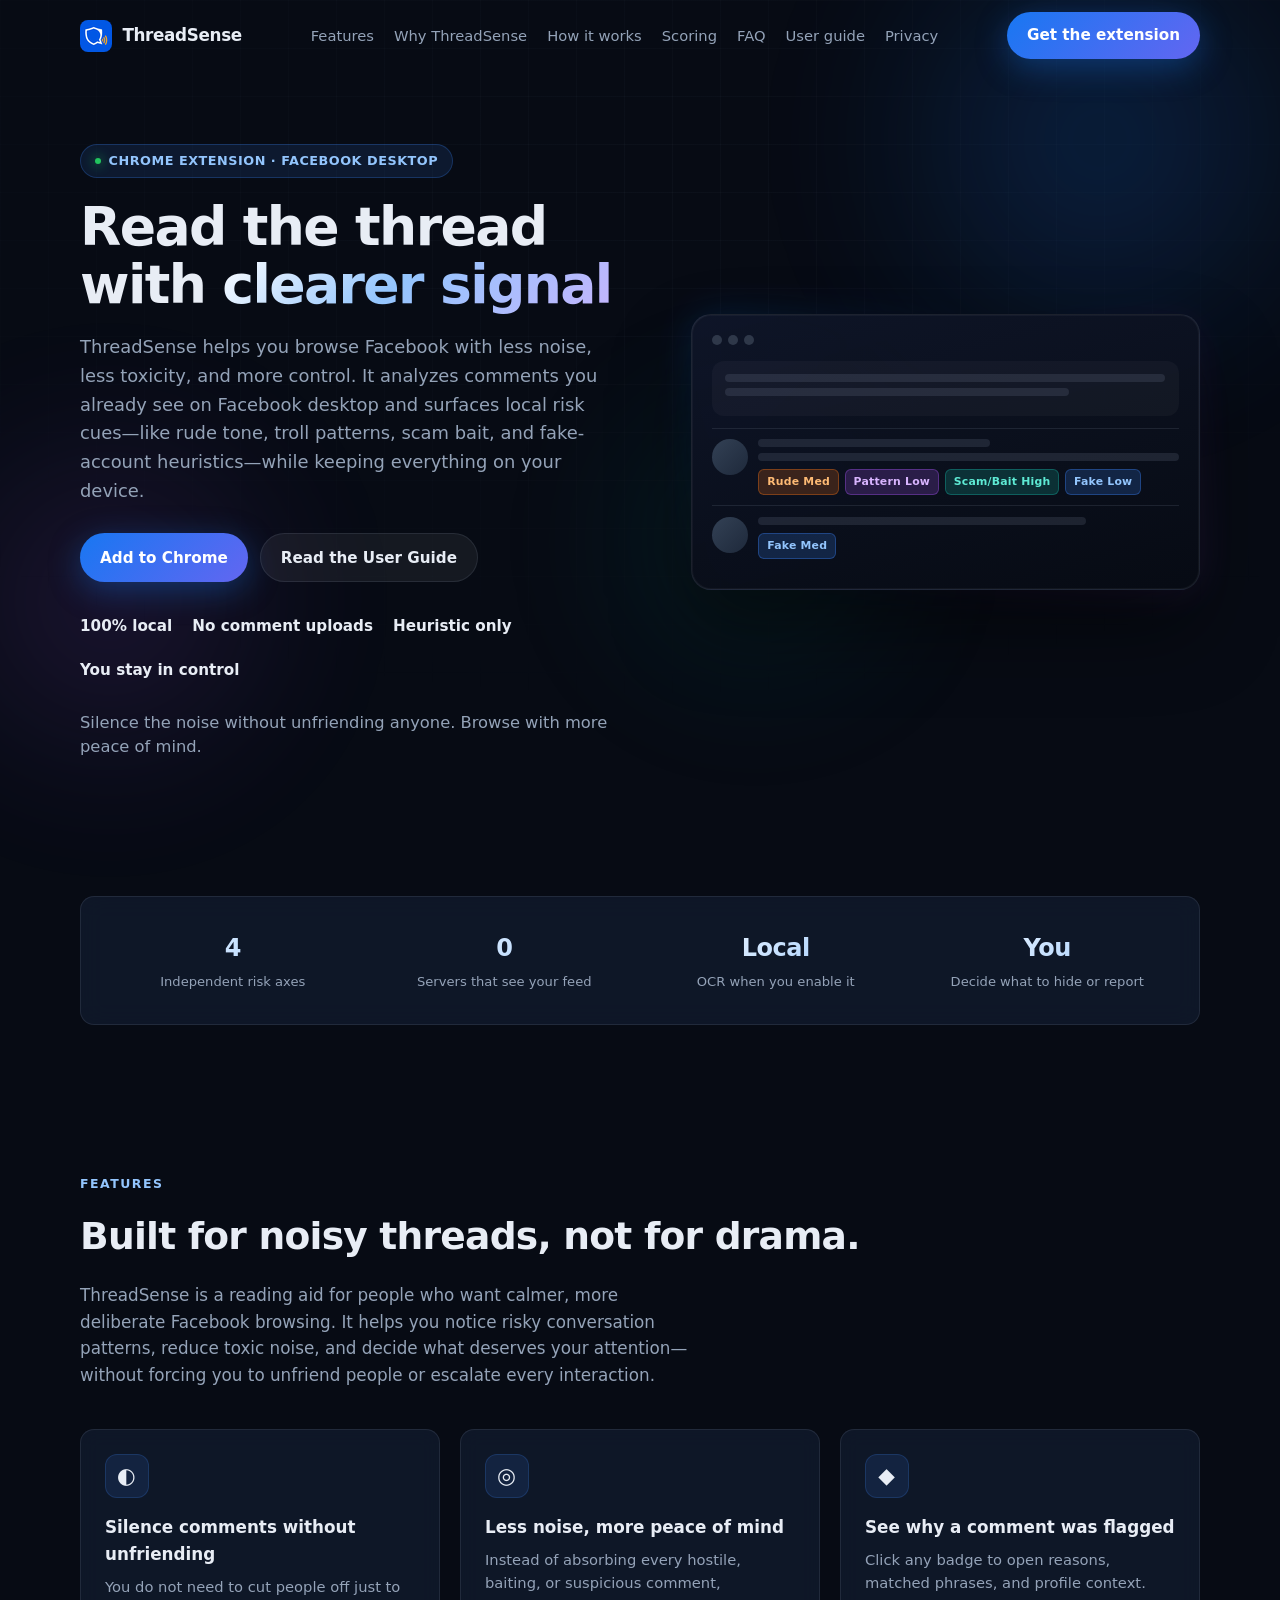
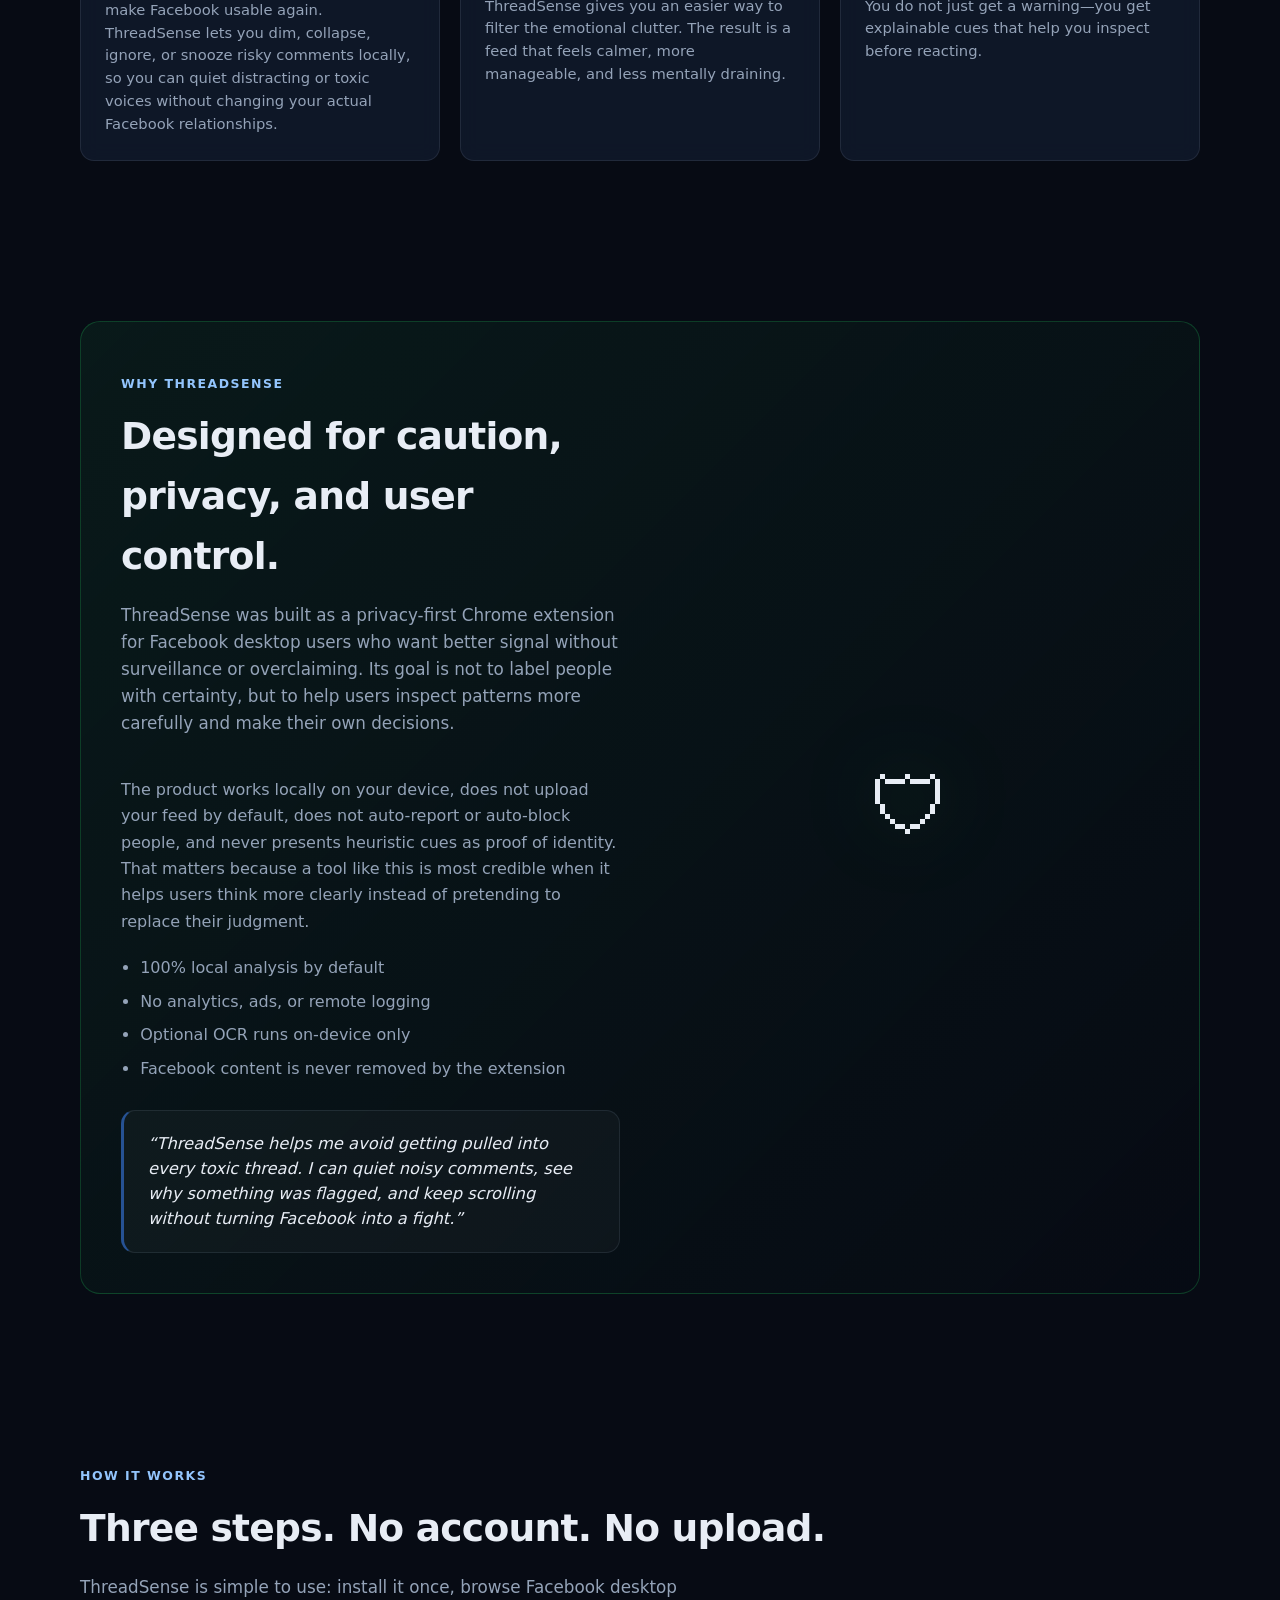
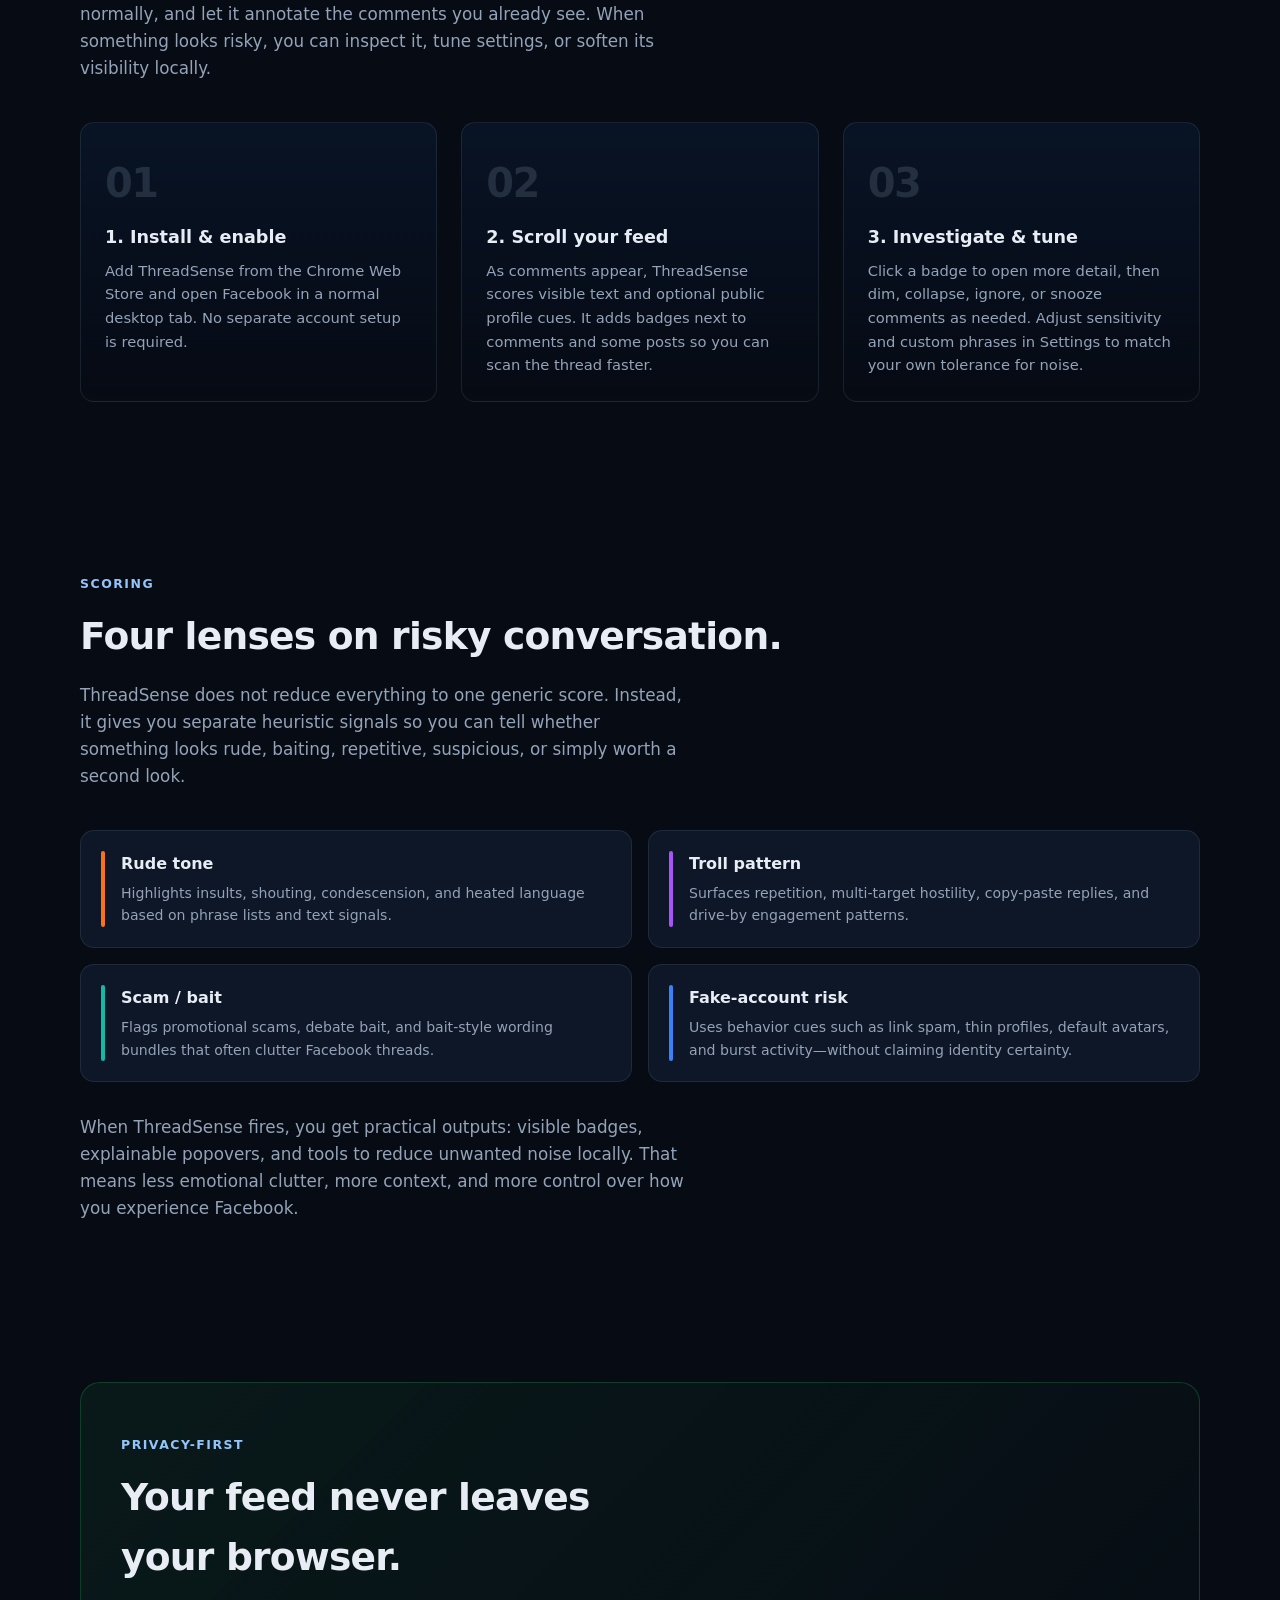
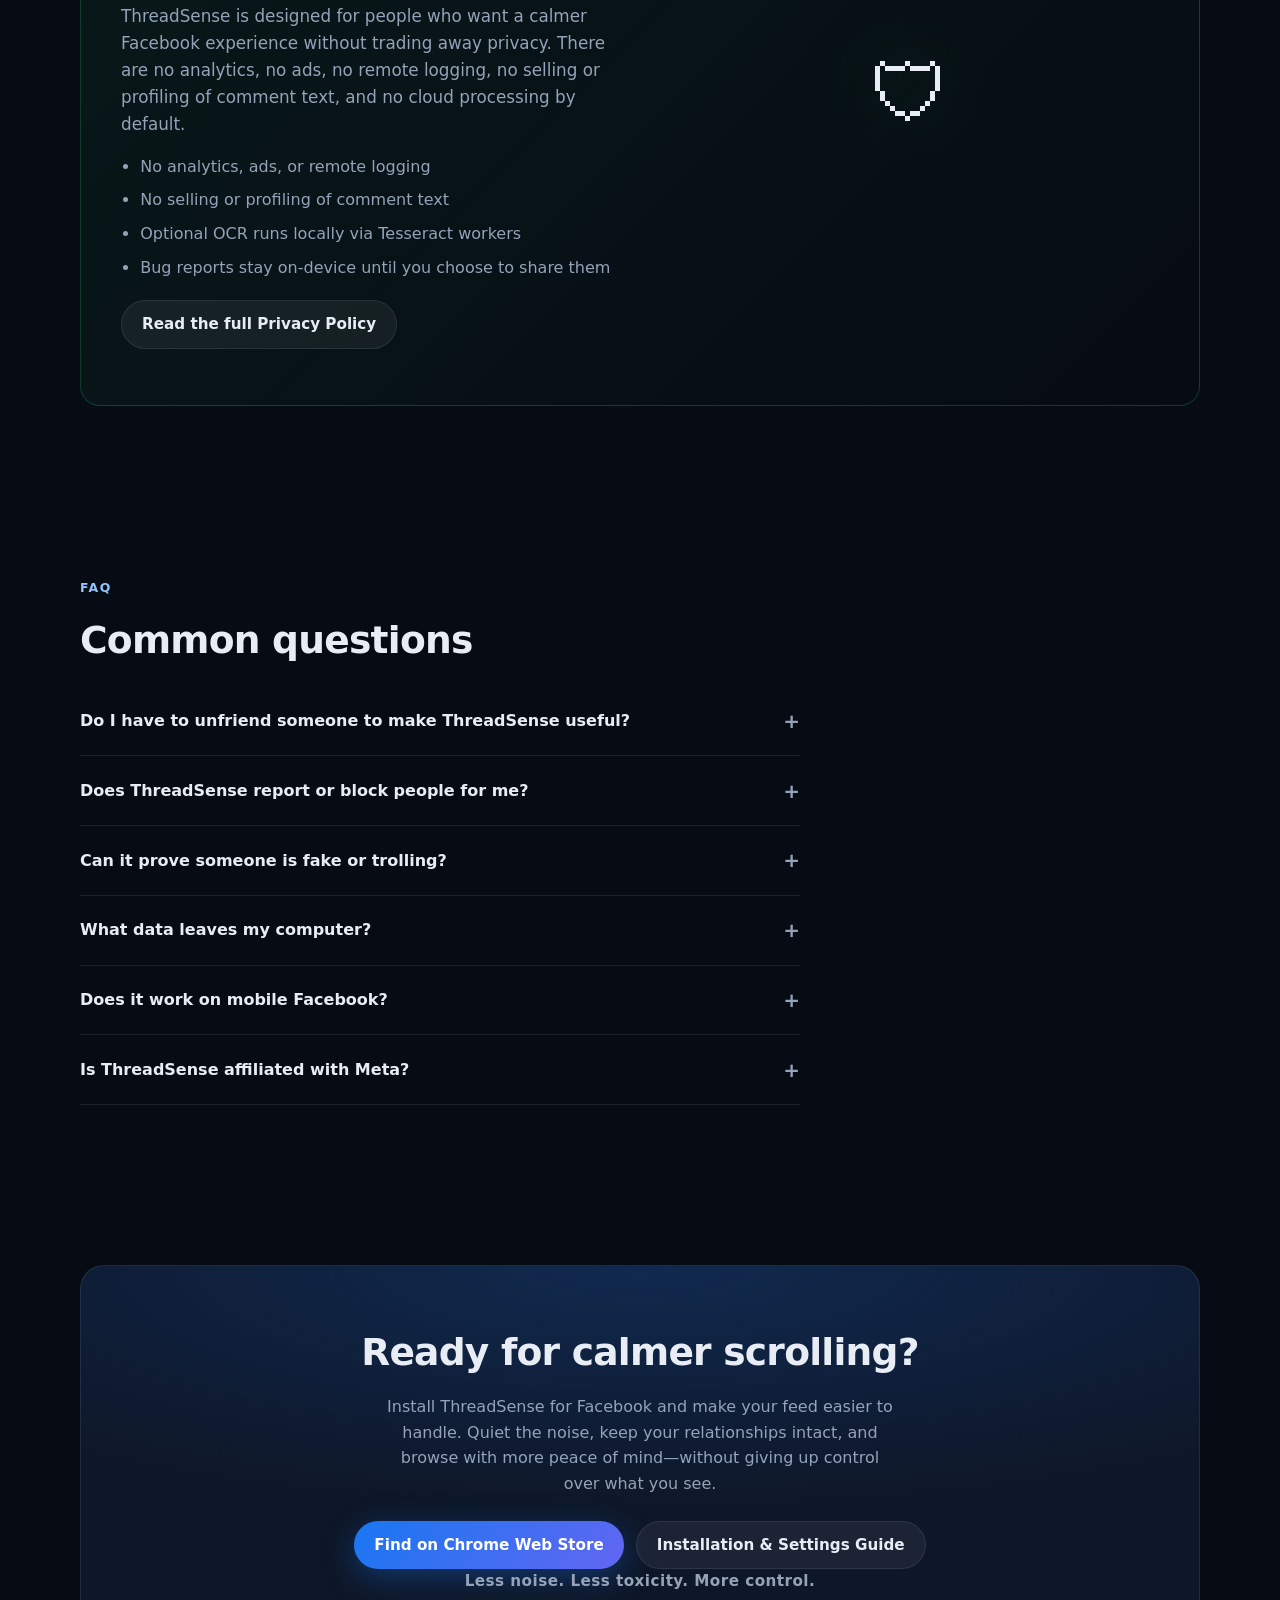
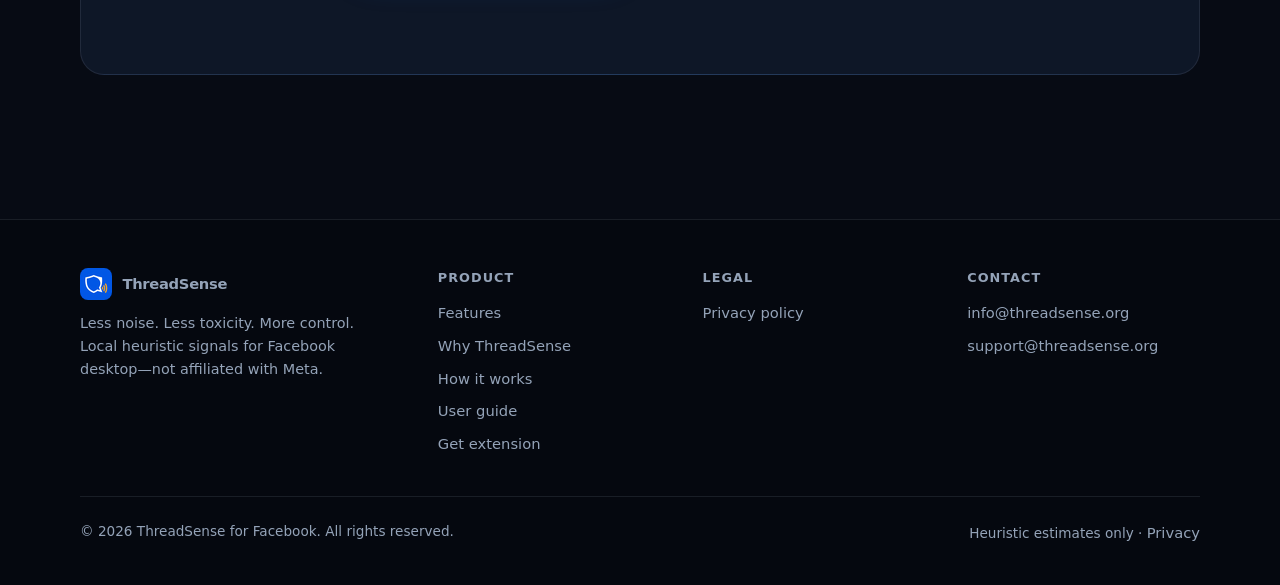
==== commit 8c795bdd: "Sync index.html, assets/ from fbtrolldetector" ====
--- a/index.html
+++ b/index.html
@@ -2,9 +2,9 @@
 <html lang="en">
 <head>
   <meta charset="UTF-8">
-  <title>ThreadSense for Facebook — Local troll &amp; scam signal detection</title>
+  <title>ThreadSense for Facebook — Calmer scrolling with local risk cues</title>
   <meta name="viewport" content="width=device-width, initial-scale=1">
-  <meta name="description" content="ThreadSense flags rude tone, troll patterns, scam bait, and fake-account risk on Facebook—entirely in your browser. No uploads, no tracking, no identity claims.">
+  <meta name="description" content="ThreadSense helps you browse Facebook with less noise, less toxicity, and more control. Local rude-tone, troll-pattern, scam, and fake-account heuristics—100% on your device.">
   <meta name="theme-color" content="#070b14">
   <link rel="icon" href="assets/icons/icon32.png" type="image/png" sizes="32x32">
   <link rel="icon" href="assets/icons/icon16.png" type="image/png" sizes="16x16">
@@ -29,8 +29,9 @@
       <button class="ts-nav-toggle" type="button" aria-expanded="false" aria-label="Open menu">Menu</button>
       <nav class="ts-nav" aria-label="Primary">
         <a href="#features">Features</a>
+        <a href="#why-threadsense">Why ThreadSense</a>
         <a href="#how-it-works">How it works</a>
-        <a href="#axes">Risk axes</a>
+        <a href="#axes">Scoring</a>
         <a href="#faq">FAQ</a>
         <a href="user-guide.html">User guide</a>
         <a href="privacy.html">Privacy</a>
@@ -43,21 +44,26 @@
     <section class="hero">
       <div class="ts-container hero__grid">
         <div class="hero__copy reveal">
-          <div class="hero__eyebrow"><span aria-hidden="true"></span> Chrome extension · v0.2.0</div>
+          <div class="hero__eyebrow"><span aria-hidden="true"></span> Chrome extension · Facebook desktop</div>
           <h1>Read the thread with <span class="gradient-text">clearer signal</span></h1>
           <p class="hero__lead">
-            ThreadSense analyzes comments you already see on Facebook desktop and surfaces local risk cues—rude tone,
-            troll patterns, scam bait, and fake-account heuristics. Everything stays on your device.
+            ThreadSense helps you browse Facebook with less noise, less toxicity, and more control. It analyzes
+            comments you already see on Facebook desktop and surfaces local risk cues—like rude tone, troll patterns,
+            scam bait, and fake-account heuristics—while keeping everything on your device.
           </p>
           <div class="hero__actions">
             <a class="ts-btn ts-btn--primary" href="#get-extension">Add to Chrome</a>
-            <a class="ts-btn ts-btn--ghost" href="user-guide.html">Read the user guide</a>
+            <a class="ts-btn ts-btn--ghost" href="user-guide.html">Read the User Guide</a>
           </div>
           <div class="hero__trust">
-            <div><strong>100% local</strong> No comment uploads</div>
-            <div><strong>Heuristic only</strong> Never claims “bot” or “fake”</div>
-            <div><strong>You stay in control</strong> Dim, collapse, or ignore</div>
-          </div>
+            <div><strong>100% local</strong></div>
+            <div><strong>No comment uploads</strong></div>
+            <div><strong>Heuristic only</strong></div>
+            <div><strong>You stay in control</strong></div>
+          </div>
+          <p class="hero__support">
+            Silence the noise without unfriending anyone. Browse with more peace of mind.
+          </p>
         </div>
 
         <div class="hero__visual reveal reveal-delay-1" aria-hidden="true">
@@ -125,42 +131,66 @@
     <section class="section" id="features">
       <div class="ts-container">
         <p class="section__label reveal">Features</p>
-        <h2 class="reveal">Built for noisy threads, not for drama</h2>
+        <h2 class="reveal">Built for noisy threads, not for drama.</h2>
         <p class="section__lead reveal">
-          ThreadSense is a reading aid. It highlights patterns so you can slow down, open the popover, and decide—never
-          auto-reporting, blocking, or posting on your behalf.
+          ThreadSense is a reading aid for people who want calmer, more deliberate Facebook browsing. It helps you
+          notice risky conversation patterns, reduce toxic noise, and decide what deserves your attention—without
+          forcing you to unfriend people or escalate every interaction.
         </p>
-        <div class="feature-grid">
+        <div class="feature-grid feature-grid--benefits">
           <article class="feature-card reveal">
-            <div class="feature-card__icon" aria-hidden="true">◆</div>
-            <h3>Per-axis badges</h3>
-            <p>Separate Low / Med / High pills for Rude, Pattern, Scam/Bait, and Fake—each with its own color and explanation.</p>
+            <div class="feature-card__icon" aria-hidden="true">◐</div>
+            <h3>Silence comments without unfriending</h3>
+            <p>You do not need to cut people off just to make Facebook usable again. ThreadSense lets you dim, collapse,
+              ignore, or snooze risky comments locally, so you can quiet distracting or toxic voices without changing
+              your actual Facebook relationships.</p>
           </article>
           <article class="feature-card reveal reveal-delay-1">
             <div class="feature-card__icon" aria-hidden="true">◎</div>
-            <h3>Explainable popovers</h3>
-            <p>Click any badge for reasons, matched phrases, and profile context. Draggable, scrollable detail panels.</p>
+            <h3>Less noise, more peace of mind</h3>
+            <p>Instead of absorbing every hostile, baiting, or suspicious comment, ThreadSense gives you an easier way
+              to filter the emotional clutter. The result is a feed that feels calmer, more manageable, and less mentally
+              draining.</p>
           </article>
           <article class="feature-card reveal reveal-delay-2">
-            <div class="feature-card__icon" aria-hidden="true">◐</div>
-            <h3>Soft-hide &amp; snooze</h3>
-            <p>Dim or collapse risky comments locally. Snooze authors for 24h, 7d, or forever—Facebook content is never removed.</p>
-          </article>
-          <article class="feature-card reveal">
-            <div class="feature-card__icon" aria-hidden="true">✎</div>
-            <h3>Custom phrases</h3>
-            <p>Block and allow lists plus optional regex. Import/export JSON to move rules between machines.</p>
-          </article>
-          <article class="feature-card reveal reveal-delay-1">
-            <div class="feature-card__icon" aria-hidden="true">▣</div>
-            <h3>Image &amp; meme comments</h3>
-            <p>Uses alt text by default; optional on-device OCR (Tesseract) for text inside images—no cloud processing.</p>
-          </article>
-          <article class="feature-card reveal reveal-delay-2">
-            <div class="feature-card__icon" aria-hidden="true">⚡</div>
-            <h3>Thread heat &amp; focus guard</h3>
-            <p>See when subthreads flare up. Optional nudge to enable calmer dim mode after many high-risk comments.</p>
-          </article>
+            <div class="feature-card__icon" aria-hidden="true">◆</div>
+            <h3>See why a comment was flagged</h3>
+            <p>Click any badge to open reasons, matched phrases, and profile context. You do not just get a
+              warning—you get explainable cues that help you inspect before reacting.</p>
+          </article>
+        </div>
+      </div>
+    </section>
+
+    <section class="section" id="why-threadsense">
+      <div class="ts-container reveal">
+        <div class="privacy-block credibility-block">
+          <div>
+            <p class="section__label">Why ThreadSense</p>
+            <h2>Designed for caution, privacy, and user control.</h2>
+            <p class="section__lead">
+              ThreadSense was built as a privacy-first Chrome extension for Facebook desktop users who want better
+              signal without surveillance or overclaiming. Its goal is not to label people with certainty, but to help
+              users inspect patterns more carefully and make their own decisions.
+            </p>
+            <p>
+              The product works locally on your device, does not upload your feed by default, does not auto-report or
+              auto-block people, and never presents heuristic cues as proof of identity. That matters because a tool
+              like this is most credible when it helps users think more clearly instead of pretending to replace their
+              judgment.
+            </p>
+            <ul>
+              <li>100% local analysis by default</li>
+              <li>No analytics, ads, or remote logging</li>
+              <li>Optional OCR runs on-device only</li>
+              <li>Facebook content is never removed by the extension</li>
+            </ul>
+            <blockquote class="testimonial-block">
+              <p>“ThreadSense helps me avoid getting pulled into every toxic thread. I can quiet noisy comments, see
+                why something was flagged, and keep scrolling without turning Facebook into a fight.”</p>
+            </blockquote>
+          </div>
+          <div class="privacy-block__shield" aria-hidden="true">🛡</div>
         </div>
       </div>
     </section>
@@ -170,20 +200,25 @@
         <p class="section__label reveal">How it works</p>
         <h2 class="reveal">Three steps. No account. No upload.</h2>
         <p class="section__lead reveal">
-          Install once, browse facebook.com on desktop, and let ThreadSense annotate what you already see.
+          ThreadSense is simple to use: install it once, browse Facebook desktop normally, and let it annotate the
+          comments you already see. When something looks risky, you can inspect it, tune settings, or soften its
+          visibility locally.
         </p>
         <div class="steps">
           <article class="step-card reveal">
-            <h3>Install &amp; enable</h3>
-            <p>Add ThreadSense from the Chrome Web Store (or load unpacked for testing). Toggle the extension on and open Facebook in a normal tab.</p>
+            <h3>1. Install &amp; enable</h3>
+            <p>Add ThreadSense from the Chrome Web Store and open Facebook in a normal desktop tab. No separate
+              account setup is required.</p>
           </article>
           <article class="step-card reveal reveal-delay-1">
-            <h3>Scroll your feed</h3>
-            <p>As comments appear, ThreadSense scores visible text and optional public profile cues. Badges attach next to comments and some posts.</p>
+            <h3>2. Scroll your feed</h3>
+            <p>As comments appear, ThreadSense scores visible text and optional public profile cues. It adds badges
+              next to comments and some posts so you can scan the thread faster.</p>
           </article>
           <article class="step-card reveal reveal-delay-2">
-            <h3>Investigate &amp; tune</h3>
-            <p>Open popovers for context, adjust sensitivity, soft-hide, and custom phrases in Settings. You choose what to trust.</p>
+            <h3>3. Investigate &amp; tune</h3>
+            <p>Click a badge to open more detail, then dim, collapse, ignore, or snooze comments as needed. Adjust
+              sensitivity and custom phrases in Settings to match your own tolerance for noise.</p>
           </article>
         </div>
       </div>
@@ -192,40 +227,46 @@
     <section class="section" id="axes">
       <div class="ts-container">
         <p class="section__label reveal">Scoring</p>
-        <h2 class="reveal">Four lenses on risky conversation</h2>
+        <h2 class="reveal">Four lenses on risky conversation.</h2>
         <p class="section__lead reveal">
-          Scores are 0–100 heuristics with Low / Medium / High bands. They can disagree—that is intentional.
+          ThreadSense does not reduce everything to one generic score. Instead, it gives you separate heuristic signals
+          so you can tell whether something looks rude, baiting, repetitive, suspicious, or simply worth a second look.
         </p>
         <div class="axes-grid">
           <article class="axis-card axis-card--rude reveal">
             <div class="axis-card__swatch"></div>
             <div>
               <h3>Rude tone</h3>
-              <p>Insults, shouting, condescension, and heated language detected from phrase lists and text signals.</p>
+              <p>Highlights insults, shouting, condescension, and heated language based on phrase lists and text signals.</p>
             </div>
           </article>
           <article class="axis-card axis-card--pattern reveal reveal-delay-1">
             <div class="axis-card__swatch"></div>
             <div>
               <h3>Troll pattern</h3>
-              <p>Repetition, multi-target hostility, copy-paste replies, and drive-by engagement patterns.</p>
+              <p>Surfaces repetition, multi-target hostility, copy-paste replies, and drive-by engagement patterns.</p>
             </div>
           </article>
           <article class="axis-card axis-card--scam reveal">
             <div class="axis-card__swatch"></div>
             <div>
               <h3>Scam / bait</h3>
-              <p>Promotional scams, debate bait, coordinated talking points, and bait-style wording bundles.</p>
+              <p>Flags promotional scams, debate bait, and bait-style wording bundles that often clutter Facebook threads.</p>
             </div>
           </article>
           <article class="axis-card axis-card--fake reveal reveal-delay-1">
             <div class="axis-card__swatch"></div>
             <div>
               <h3>Fake-account risk</h3>
-              <p>Link spam, thin profiles, default avatars, burst activity—behavior cues, not identity verdicts.</p>
-            </div>
-          </article>
-        </div>
+              <p>Uses behavior cues such as link spam, thin profiles, default avatars, and burst activity—without claiming identity certainty.</p>
+            </div>
+          </article>
+        </div>
+        <p class="section__lead section__lead--after reveal" style="margin-top: 2rem; margin-bottom: 0;">
+          When ThreadSense fires, you get practical outputs: visible badges, explainable popovers, and tools to reduce
+          unwanted noise locally. That means less emotional clutter, more context, and more control over how you
+          experience Facebook.
+        </p>
       </div>
     </section>
 
@@ -234,9 +275,11 @@
         <div class="privacy-block">
           <div>
             <p class="section__label">Privacy-first</p>
-            <h2>Your feed never leaves your browser</h2>
+            <h2>Your feed never leaves your browser.</h2>
             <p class="section__lead" style="margin-bottom: 0;">
-              ThreadSense is designed for people who want signal without surveillance.
+              ThreadSense is designed for people who want a calmer Facebook experience without trading away privacy.
+              There are no analytics, no ads, no remote logging, no selling or profiling of comment text, and no cloud
+              processing by default.
             </p>
             <ul>
               <li>No analytics, ads, or remote logging</li>
@@ -245,7 +288,7 @@
               <li>Bug reports stay on-device until you choose to share them</li>
             </ul>
             <p style="margin-top: 1.25rem;">
-              <a class="ts-btn ts-btn--ghost" href="privacy.html">Read the full privacy policy</a>
+              <a class="ts-btn ts-btn--ghost" href="privacy.html">Read the full Privacy Policy</a>
             </p>
           </div>
           <div class="privacy-block__shield" aria-hidden="true">🛡</div>
@@ -259,21 +302,31 @@
         <h2 class="reveal">Common questions</h2>
         <div class="faq-list reveal">
           <details class="faq-item">
+            <summary>Do I have to unfriend someone to make ThreadSense useful?</summary>
+            <div class="faq-item__body">
+              No. You can dim, collapse, ignore, or snooze comments locally without changing your Facebook friendships.
+              ThreadSense is built to quiet noise on your screen—not to force relationship decisions.
+            </div>
+          </details>
+          <details class="faq-item">
             <summary>Does ThreadSense report or block people for me?</summary>
             <div class="faq-item__body">
-              No. It only changes how comments look on your screen (badges, dim, collapse) and never contacts Facebook or other users on your behalf.
-            </div>
-          </details>
-          <details class="faq-item">
-            <summary>Can it prove someone is a troll or fake account?</summary>
-            <div class="faq-item__body">
-              No. Scores are pattern-based guesses and can be wrong—especially with sarcasm, quotes, or jokes. Use them as one input among many.
+              No. It only changes how comments look on your screen (badges, dim, collapse) and never contacts Facebook
+              or other users on your behalf.
+            </div>
+          </details>
+          <details class="faq-item">
+            <summary>Can it prove someone is fake or trolling?</summary>
+            <div class="faq-item__body">
+              No. Scores are pattern-based guesses and can be wrong—especially with sarcasm, quotes, or jokes. Use them
+              as one input among many.
             </div>
           </details>
           <details class="faq-item">
             <summary>What data leaves my computer?</summary>
             <div class="faq-item__body">
-              By default, none of your feed content is sent to ThreadSense servers. Optional phrase-list updates fetch only public word lists. See the <a href="privacy.html">privacy policy</a> for OCR and future license checks.
+              By default, none of your feed content is sent to ThreadSense servers. Optional phrase-list updates fetch
+              only public word lists. See the <a href="privacy.html">privacy policy</a> for OCR and future license checks.
             </div>
           </details>
           <details class="faq-item">
@@ -297,12 +350,14 @@
         <div class="cta-panel">
           <h2>Ready for calmer scrolling?</h2>
           <p>
-            Install ThreadSense for Facebook, skim the user guide, and tune sensitivity to your feed. When in doubt, click a badge and read why it fired.
+            Install ThreadSense for Facebook and make your feed easier to handle. Quiet the noise, keep your
+            relationships intact, and browse with more peace of mind—without giving up control over what you see.
           </p>
           <div class="cta-panel__actions">
             <a class="ts-btn ts-btn--primary" href="https://chromewebstore.google.com/search/ThreadSense%20Facebook" target="_blank" rel="noopener noreferrer">Find on Chrome Web Store</a>
-            <a class="ts-btn ts-btn--ghost" href="user-guide.html">Installation &amp; settings guide</a>
-          </div>
+            <a class="ts-btn ts-btn--ghost" href="user-guide.html">Installation &amp; Settings Guide</a>
+          </div>
+          <p class="cta-panel__tagline">Less noise. Less toxicity. More control.</p>
         </div>
       </div>
     </section>
@@ -316,14 +371,15 @@
             <img src="assets/icons/icon32.png" alt="" width="28" height="28">
             ThreadSense
           </a>
-          <p style="margin: 0.75rem 0 0; font-size: 0.9rem; color: var(--ts-muted); max-width: 16rem;">
-            Local heuristic signals for Facebook desktop. Not affiliated with Meta.
+          <p style="margin: 0.75rem 0 0; font-size: 0.9rem; color: var(--ts-muted); max-width: 18rem;">
+            Less noise. Less toxicity. More control. Local heuristic signals for Facebook desktop—not affiliated with Meta.
           </p>
         </div>
         <div>
           <h4>Product</h4>
           <ul>
             <li><a href="#features">Features</a></li>
+            <li><a href="#why-threadsense">Why ThreadSense</a></li>
             <li><a href="#how-it-works">How it works</a></li>
             <li><a href="user-guide.html">User guide</a></li>
             <li><a href="#get-extension">Get extension</a></li>
--- a/assets/css/site.css
+++ b/assets/css/site.css
@@ -0,0 +1,266 @@
+/* Shared site chrome — ThreadSense for Facebook */
+:root {
+  --ts-bg: #070b14;
+  --ts-bg-elevated: #0f1628;
+  --ts-bg-card: rgba(18, 28, 48, 0.72);
+  --ts-border: rgba(148, 163, 184, 0.14);
+  --ts-text: #e8edf5;
+  --ts-muted: #94a3b8;
+  --ts-accent: #3b82f6;
+  --ts-accent-2: #6366f1;
+  --ts-fb: #1877f2;
+  --ts-rude: #f97316;
+  --ts-pattern: #a855f7;
+  --ts-scam: #14b8a6;
+  --ts-fake: #3b82f6;
+  --ts-radius: 14px;
+  --ts-nav-h: 72px;
+  --font-sans: "Segoe UI", system-ui, -apple-system, BlinkMacSystemFont, sans-serif;
+  --font-display: "Segoe UI", system-ui, sans-serif;
+}
+
+*,
+*::before,
+*::after {
+  box-sizing: border-box;
+}
+
+html {
+  scroll-behavior: smooth;
+}
+
+@media (prefers-reduced-motion: reduce) {
+  html {
+    scroll-behavior: auto;
+  }
+}
+
+body {
+  margin: 0;
+  font-family: var(--font-sans);
+  font-size: 1rem;
+  line-height: 1.6;
+  color: var(--ts-text);
+  background: var(--ts-bg);
+  -webkit-font-smoothing: antialiased;
+}
+
+a {
+  color: #93c5fd;
+  text-decoration: none;
+  transition: color 0.2s ease;
+}
+
+a:hover {
+  color: #bfdbfe;
+}
+
+img {
+  max-width: 100%;
+  height: auto;
+}
+
+.ts-container {
+  width: min(1120px, calc(100% - 2.5rem));
+  margin-inline: auto;
+}
+
+.ts-site-header {
+  position: fixed;
+  inset: 0 0 auto 0;
+  z-index: 100;
+  height: var(--ts-nav-h);
+  border-bottom: 1px solid transparent;
+  transition: background 0.35s ease, border-color 0.35s ease, backdrop-filter 0.35s ease;
+}
+
+.ts-site-header.is-scrolled {
+  background: rgba(7, 11, 20, 0.82);
+  border-color: var(--ts-border);
+  backdrop-filter: blur(16px);
+}
+
+.ts-site-header__inner {
+  display: flex;
+  align-items: center;
+  justify-content: space-between;
+  height: 100%;
+  gap: 1rem;
+}
+
+.ts-brand {
+  display: flex;
+  align-items: center;
+  gap: 0.65rem;
+  color: var(--ts-text);
+  font-weight: 700;
+  font-size: 1.05rem;
+  letter-spacing: -0.02em;
+}
+
+.ts-brand:hover {
+  color: #fff;
+}
+
+.ts-brand img {
+  width: 32px;
+  height: 32px;
+  border-radius: 8px;
+}
+
+.ts-nav {
+  display: flex;
+  align-items: center;
+  gap: 1.25rem;
+}
+
+.ts-nav a {
+  color: var(--ts-muted);
+  font-size: 0.92rem;
+  font-weight: 500;
+}
+
+.ts-nav a:hover {
+  color: var(--ts-text);
+}
+
+.ts-nav-toggle {
+  display: none;
+  background: none;
+  border: 1px solid var(--ts-border);
+  color: var(--ts-text);
+  border-radius: 10px;
+  padding: 0.45rem 0.65rem;
+  cursor: pointer;
+}
+
+.ts-btn {
+  display: inline-flex;
+  align-items: center;
+  justify-content: center;
+  gap: 0.5rem;
+  padding: 0.7rem 1.25rem;
+  border-radius: 999px;
+  font-weight: 600;
+  font-size: 0.95rem;
+  border: none;
+  cursor: pointer;
+  transition: transform 0.2s ease, box-shadow 0.2s ease, background 0.2s ease;
+  text-decoration: none;
+}
+
+.ts-btn:hover {
+  transform: translateY(-1px);
+}
+
+.ts-btn--primary {
+  background: linear-gradient(135deg, var(--ts-fb), var(--ts-accent-2));
+  color: #fff;
+  box-shadow: 0 8px 32px rgba(24, 119, 242, 0.35);
+}
+
+.ts-btn--primary:hover {
+  color: #fff;
+  box-shadow: 0 12px 40px rgba(24, 119, 242, 0.45);
+}
+
+.ts-btn--ghost {
+  background: rgba(255, 255, 255, 0.06);
+  color: var(--ts-text);
+  border: 1px solid var(--ts-border);
+}
+
+.ts-btn--ghost:hover {
+  color: #fff;
+  background: rgba(255, 255, 255, 0.1);
+}
+
+.ts-site-footer {
+  margin-top: 4rem;
+  padding: 3rem 0 2.5rem;
+  border-top: 1px solid var(--ts-border);
+  background: rgba(0, 0, 0, 0.25);
+}
+
+.ts-site-footer__grid {
+  display: grid;
+  grid-template-columns: 1.4fr repeat(3, 1fr);
+  gap: 2rem;
+}
+
+.ts-site-footer h4 {
+  margin: 0 0 0.75rem;
+  font-size: 0.8rem;
+  text-transform: uppercase;
+  letter-spacing: 0.08em;
+  color: var(--ts-muted);
+}
+
+.ts-site-footer ul {
+  list-style: none;
+  margin: 0;
+  padding: 0;
+}
+
+.ts-site-footer li {
+  margin-bottom: 0.45rem;
+}
+
+.ts-site-footer a {
+  color: var(--ts-muted);
+  font-size: 0.92rem;
+}
+
+.ts-site-footer a:hover {
+  color: var(--ts-text);
+}
+
+.ts-site-footer__bottom {
+  margin-top: 2rem;
+  padding-top: 1.5rem;
+  border-top: 1px solid var(--ts-border);
+  font-size: 0.85rem;
+  color: var(--ts-muted);
+  display: flex;
+  flex-wrap: wrap;
+  gap: 0.5rem 1.5rem;
+  justify-content: space-between;
+}
+
+@media (max-width: 900px) {
+  .ts-nav {
+    display: none;
+    position: absolute;
+    top: var(--ts-nav-h);
+    left: 0;
+    right: 0;
+    flex-direction: column;
+    align-items: stretch;
+    padding: 1rem 1.25rem 1.25rem;
+    background: rgba(7, 11, 20, 0.96);
+    border-bottom: 1px solid var(--ts-border);
+    backdrop-filter: blur(16px);
+  }
+
+  .ts-nav.is-open {
+    display: flex;
+  }
+
+  .ts-nav-toggle {
+    display: block;
+  }
+
+  .ts-site-header .ts-btn--primary {
+    display: none;
+  }
+
+  .ts-site-footer__grid {
+    grid-template-columns: 1fr 1fr;
+  }
+}
+
+@media (max-width: 560px) {
+  .ts-site-footer__grid {
+    grid-template-columns: 1fr;
+  }
+}
--- a/assets/css/landing.css
+++ b/assets/css/landing.css
@@ -0,0 +1,662 @@
+/* Landing page — ThreadSense for Facebook */
+.landing-main {
+  padding-top: var(--ts-nav-h);
+  overflow-x: clip;
+}
+
+/* Ambient background */
+.landing-bg {
+  position: fixed;
+  inset: 0;
+  z-index: -1;
+  pointer-events: none;
+  overflow: hidden;
+}
+
+.landing-bg__orb {
+  position: absolute;
+  border-radius: 50%;
+  filter: blur(80px);
+  opacity: 0.45;
+  animation: orb-drift 18s ease-in-out infinite alternate;
+}
+
+.landing-bg__orb--1 {
+  width: 520px;
+  height: 520px;
+  background: radial-gradient(circle, rgba(24, 119, 242, 0.55), transparent 70%);
+  top: -120px;
+  right: -80px;
+}
+
+.landing-bg__orb--2 {
+  width: 420px;
+  height: 420px;
+  background: radial-gradient(circle, rgba(168, 85, 247, 0.4), transparent 70%);
+  bottom: 10%;
+  left: -100px;
+  animation-delay: -6s;
+}
+
+.landing-bg__orb--3 {
+  width: 360px;
+  height: 360px;
+  background: radial-gradient(circle, rgba(20, 184, 166, 0.35), transparent 70%);
+  top: 40%;
+  left: 45%;
+  animation-delay: -12s;
+}
+
+.landing-bg__grid {
+  position: absolute;
+  inset: 0;
+  background-image:
+    linear-gradient(rgba(148, 163, 184, 0.04) 1px, transparent 1px),
+    linear-gradient(90deg, rgba(148, 163, 184, 0.04) 1px, transparent 1px);
+  background-size: 48px 48px;
+  mask-image: radial-gradient(ellipse 80% 60% at 50% 20%, black, transparent);
+}
+
+@keyframes orb-drift {
+  from { transform: translate(0, 0) scale(1); }
+  to { transform: translate(30px, -24px) scale(1.08); }
+}
+
+@media (prefers-reduced-motion: reduce) {
+  .landing-bg__orb {
+    animation: none;
+  }
+}
+
+/* Hero */
+.hero {
+  padding: 4.5rem 0 5rem;
+}
+
+.hero__grid {
+  display: grid;
+  grid-template-columns: 1.05fr 0.95fr;
+  gap: 3rem;
+  align-items: center;
+}
+
+.hero__eyebrow {
+  display: inline-flex;
+  align-items: center;
+  gap: 0.5rem;
+  padding: 0.35rem 0.85rem;
+  border-radius: 999px;
+  font-size: 0.8rem;
+  font-weight: 600;
+  letter-spacing: 0.04em;
+  text-transform: uppercase;
+  color: #93c5fd;
+  background: rgba(59, 130, 246, 0.12);
+  border: 1px solid rgba(59, 130, 246, 0.25);
+  margin-bottom: 1.25rem;
+}
+
+.hero__eyebrow span {
+  width: 6px;
+  height: 6px;
+  border-radius: 50%;
+  background: #22c55e;
+  box-shadow: 0 0 12px #22c55e;
+  animation: pulse-dot 2s ease-in-out infinite;
+}
+
+@keyframes pulse-dot {
+  0%, 100% { opacity: 1; transform: scale(1); }
+  50% { opacity: 0.6; transform: scale(0.85); }
+}
+
+@media (prefers-reduced-motion: reduce) {
+  .hero__eyebrow span { animation: none; }
+}
+
+.hero h1 {
+  font-family: var(--font-display);
+  font-size: clamp(2.35rem, 5vw, 3.35rem);
+  line-height: 1.08;
+  letter-spacing: -0.03em;
+  margin: 0 0 1.25rem;
+  font-weight: 800;
+}
+
+.hero h1 .gradient-text {
+  background: linear-gradient(135deg, #fff 0%, #93c5fd 45%, #c4b5fd 100%);
+  -webkit-background-clip: text;
+  background-clip: text;
+  color: transparent;
+}
+
+.hero__lead {
+  font-size: 1.12rem;
+  color: var(--ts-muted);
+  max-width: 34rem;
+  margin: 0 0 1.75rem;
+}
+
+.hero__actions {
+  display: flex;
+  flex-wrap: wrap;
+  gap: 0.75rem;
+  margin-bottom: 2rem;
+}
+
+.hero__trust {
+  display: flex;
+  flex-wrap: wrap;
+  gap: 1.25rem;
+  font-size: 0.88rem;
+  color: var(--ts-muted);
+}
+
+.hero__trust strong {
+  display: block;
+  color: var(--ts-text);
+  font-size: 0.95rem;
+}
+
+.hero__support {
+  margin: 1.75rem 0 0;
+  font-size: 1.02rem;
+  line-height: 1.5;
+  color: var(--ts-muted);
+  max-width: 34rem;
+}
+
+.feature-grid--benefits {
+  grid-template-columns: repeat(3, 1fr);
+}
+
+.credibility-block p + p {
+  color: var(--ts-muted);
+  line-height: 1.65;
+  margin: 0 0 1.25rem;
+  max-width: 42rem;
+}
+
+.testimonial-block {
+  margin: 1.75rem 0 0;
+  padding: 1.25rem 1.5rem;
+  border-radius: 14px;
+  border: 1px solid var(--ts-border);
+  background: rgba(255, 255, 255, 0.03);
+  border-left: 3px solid rgba(59, 130, 246, 0.55);
+}
+
+.testimonial-block p {
+  margin: 0;
+  font-size: 1.02rem;
+  line-height: 1.55;
+  color: var(--ts-text);
+  font-style: italic;
+}
+
+.cta-panel__tagline {
+  margin: 1.35rem 0 0;
+  font-weight: 600;
+  font-size: 0.95rem;
+  letter-spacing: 0.03em;
+  color: #93c5fd;
+}
+
+/* Mock feed */
+.hero-mock {
+  position: relative;
+  border-radius: 20px;
+  border: 1px solid var(--ts-border);
+  background: linear-gradient(165deg, rgba(15, 22, 40, 0.95), rgba(7, 11, 20, 0.98));
+  box-shadow:
+    0 0 0 1px rgba(255, 255, 255, 0.04) inset,
+    0 40px 80px rgba(0, 0, 0, 0.45);
+  padding: 1.25rem;
+  animation: mock-float 6s ease-in-out infinite;
+}
+
+@keyframes mock-float {
+  0%, 100% { transform: translateY(0); }
+  50% { transform: translateY(-8px); }
+}
+
+@media (prefers-reduced-motion: reduce) {
+  .hero-mock { animation: none; }
+}
+
+.hero-mock__bar {
+  display: flex;
+  gap: 6px;
+  margin-bottom: 1rem;
+}
+
+.hero-mock__dot {
+  width: 10px;
+  height: 10px;
+  border-radius: 50%;
+  background: rgba(148, 163, 184, 0.25);
+}
+
+.hero-mock__post {
+  padding: 0.85rem;
+  border-radius: 12px;
+  background: rgba(255, 255, 255, 0.03);
+  margin-bottom: 0.75rem;
+}
+
+.hero-mock__line {
+  height: 8px;
+  border-radius: 4px;
+  background: rgba(148, 163, 184, 0.15);
+  margin-bottom: 6px;
+}
+
+.hero-mock__line--short { width: 55%; }
+.hero-mock__line--med { width: 78%; }
+
+.hero-mock__comment {
+  display: flex;
+  gap: 0.65rem;
+  padding: 0.65rem 0;
+  border-top: 1px solid var(--ts-border);
+  align-items: flex-start;
+}
+
+.hero-mock__avatar {
+  width: 36px;
+  height: 36px;
+  border-radius: 50%;
+  background: linear-gradient(135deg, #334155, #1e293b);
+  flex-shrink: 0;
+}
+
+.hero-mock__body {
+  flex: 1;
+  min-width: 0;
+}
+
+.hero-mock__badges {
+  display: flex;
+  flex-wrap: wrap;
+  gap: 0.35rem;
+  margin-top: 0.5rem;
+}
+
+.badge-pill {
+  font-size: 0.68rem;
+  font-weight: 700;
+  padding: 0.2rem 0.5rem;
+  border-radius: 6px;
+  letter-spacing: 0.02em;
+  animation: badge-in 0.6s ease backwards;
+}
+
+.badge-pill--rude { background: rgba(249, 115, 22, 0.2); color: #fdba74; border: 1px solid rgba(249, 115, 22, 0.35); animation-delay: 0.2s; }
+.badge-pill--pattern { background: rgba(168, 85, 247, 0.2); color: #d8b4fe; border: 1px solid rgba(168, 85, 247, 0.35); animation-delay: 0.35s; }
+.badge-pill--scam { background: rgba(20, 184, 166, 0.2); color: #5eead4; border: 1px solid rgba(20, 184, 166, 0.35); animation-delay: 0.5s; }
+.badge-pill--fake { background: rgba(59, 130, 246, 0.2); color: #93c5fd; border: 1px solid rgba(59, 130, 246, 0.35); animation-delay: 0.65s; }
+
+@keyframes badge-in {
+  from { opacity: 0; transform: translateY(6px) scale(0.92); }
+  to { opacity: 1; transform: translateY(0) scale(1); }
+}
+
+.hero-mock__glow {
+  position: absolute;
+  inset: -1px;
+  border-radius: 20px;
+  background: linear-gradient(135deg, rgba(24, 119, 242, 0.35), transparent 40%, rgba(168, 85, 247, 0.25));
+  z-index: -1;
+  opacity: 0.6;
+  filter: blur(20px);
+}
+
+/* Sections */
+.section {
+  padding: 5rem 0;
+}
+
+.section--tight {
+  padding: 3.5rem 0;
+}
+
+.section__label {
+  font-size: 0.78rem;
+  font-weight: 700;
+  letter-spacing: 0.12em;
+  text-transform: uppercase;
+  color: #93c5fd;
+  margin-bottom: 0.75rem;
+}
+
+.section h2 {
+  font-size: clamp(1.75rem, 3.5vw, 2.35rem);
+  letter-spacing: -0.02em;
+  margin: 0 0 1rem;
+  font-weight: 800;
+}
+
+.section__lead {
+  color: var(--ts-muted);
+  font-size: 1.05rem;
+  max-width: 38rem;
+  margin: 0 0 2.5rem;
+}
+
+/* Stats strip */
+.stats-strip {
+  display: grid;
+  grid-template-columns: repeat(4, 1fr);
+  gap: 1rem;
+  padding: 1.5rem;
+  border-radius: var(--ts-radius);
+  background: var(--ts-bg-card);
+  border: 1px solid var(--ts-border);
+  backdrop-filter: blur(12px);
+}
+
+.stats-strip__item {
+  text-align: center;
+  padding: 0.5rem;
+}
+
+.stats-strip__value {
+  font-size: 1.5rem;
+  font-weight: 800;
+  letter-spacing: -0.02em;
+  background: linear-gradient(135deg, #fff, #93c5fd);
+  -webkit-background-clip: text;
+  background-clip: text;
+  color: transparent;
+}
+
+.stats-strip__label {
+  font-size: 0.82rem;
+  color: var(--ts-muted);
+  margin-top: 0.25rem;
+}
+
+/* Feature cards */
+.feature-grid {
+  display: grid;
+  grid-template-columns: repeat(3, 1fr);
+  gap: 1.25rem;
+}
+
+.feature-card {
+  padding: 1.5rem;
+  border-radius: var(--ts-radius);
+  background: var(--ts-bg-card);
+  border: 1px solid var(--ts-border);
+  backdrop-filter: blur(10px);
+  transition: transform 0.3s ease, border-color 0.3s ease, box-shadow 0.3s ease;
+}
+
+.feature-card:hover {
+  transform: translateY(-4px);
+  border-color: rgba(59, 130, 246, 0.35);
+  box-shadow: 0 20px 40px rgba(0, 0, 0, 0.25);
+}
+
+.feature-card__icon {
+  width: 44px;
+  height: 44px;
+  border-radius: 12px;
+  display: flex;
+  align-items: center;
+  justify-content: center;
+  font-size: 1.35rem;
+  margin-bottom: 1rem;
+  background: rgba(59, 130, 246, 0.12);
+  border: 1px solid rgba(59, 130, 246, 0.2);
+}
+
+.feature-card h3 {
+  margin: 0 0 0.5rem;
+  font-size: 1.05rem;
+  font-weight: 700;
+}
+
+.feature-card p {
+  margin: 0;
+  font-size: 0.92rem;
+  color: var(--ts-muted);
+  line-height: 1.55;
+}
+
+/* Steps */
+.steps {
+  display: grid;
+  grid-template-columns: repeat(3, 1fr);
+  gap: 1.5rem;
+  counter-reset: step;
+}
+
+.step-card {
+  position: relative;
+  padding: 1.75rem 1.5rem 1.5rem;
+  border-radius: var(--ts-radius);
+  border: 1px solid var(--ts-border);
+  background: linear-gradient(180deg, rgba(24, 119, 242, 0.08), transparent);
+}
+
+.step-card::before {
+  counter-increment: step;
+  content: counter(step, decimal-leading-zero);
+  display: block;
+  font-size: 2.5rem;
+  font-weight: 800;
+  letter-spacing: -0.04em;
+  color: rgba(148, 163, 184, 0.2);
+  margin-bottom: 0.5rem;
+}
+
+.step-card h3 {
+  margin: 0 0 0.5rem;
+  font-size: 1.1rem;
+}
+
+.step-card p {
+  margin: 0;
+  color: var(--ts-muted);
+  font-size: 0.92rem;
+}
+
+/* Axes */
+.axes-grid {
+  display: grid;
+  grid-template-columns: repeat(2, 1fr);
+  gap: 1rem;
+}
+
+.axis-card {
+  display: flex;
+  gap: 1rem;
+  padding: 1.25rem;
+  border-radius: var(--ts-radius);
+  border: 1px solid var(--ts-border);
+  background: var(--ts-bg-card);
+  align-items: flex-start;
+}
+
+.axis-card__swatch {
+  width: 4px;
+  align-self: stretch;
+  border-radius: 4px;
+  flex-shrink: 0;
+}
+
+.axis-card--rude .axis-card__swatch { background: var(--ts-rude); }
+.axis-card--pattern .axis-card__swatch { background: var(--ts-pattern); }
+.axis-card--scam .axis-card__swatch { background: var(--ts-scam); }
+.axis-card--fake .axis-card__swatch { background: var(--ts-fake); }
+
+.axis-card h3 {
+  margin: 0 0 0.35rem;
+  font-size: 1rem;
+}
+
+.axis-card p {
+  margin: 0;
+  font-size: 0.88rem;
+  color: var(--ts-muted);
+}
+
+/* Privacy block */
+.privacy-block {
+  display: grid;
+  grid-template-columns: 1fr 1fr;
+  gap: 2.5rem;
+  align-items: center;
+  padding: 2.5rem;
+  border-radius: 20px;
+  border: 1px solid rgba(34, 197, 94, 0.25);
+  background: linear-gradient(135deg, rgba(34, 197, 94, 0.08), rgba(7, 11, 20, 0.6));
+}
+
+.privacy-block ul {
+  margin: 1rem 0 0;
+  padding-left: 1.2rem;
+  color: var(--ts-muted);
+}
+
+.privacy-block li {
+  margin-bottom: 0.5rem;
+}
+
+.privacy-block__shield {
+  font-size: 5rem;
+  text-align: center;
+  filter: drop-shadow(0 0 40px rgba(34, 197, 94, 0.35));
+  animation: shield-pulse 4s ease-in-out infinite;
+}
+
+@keyframes shield-pulse {
+  0%, 100% { transform: scale(1); opacity: 1; }
+  50% { transform: scale(1.05); opacity: 0.9; }
+}
+
+@media (prefers-reduced-motion: reduce) {
+  .privacy-block__shield { animation: none; }
+}
+
+/* FAQ */
+.faq-list {
+  max-width: 720px;
+}
+
+.faq-item {
+  border-bottom: 1px solid var(--ts-border);
+}
+
+.faq-item summary {
+  padding: 1.15rem 0;
+  cursor: pointer;
+  font-weight: 600;
+  list-style: none;
+  display: flex;
+  justify-content: space-between;
+  align-items: center;
+  gap: 1rem;
+}
+
+.faq-item summary::-webkit-details-marker {
+  display: none;
+}
+
+.faq-item summary::after {
+  content: "+";
+  font-size: 1.25rem;
+  color: var(--ts-muted);
+  transition: transform 0.25s ease;
+}
+
+.faq-item[open] summary::after {
+  transform: rotate(45deg);
+}
+
+.faq-item__body {
+  padding: 0 0 1.15rem;
+  color: var(--ts-muted);
+  font-size: 0.95rem;
+}
+
+/* CTA */
+.cta-panel {
+  text-align: center;
+  padding: 3.5rem 2rem;
+  border-radius: 24px;
+  border: 1px solid var(--ts-border);
+  background:
+    radial-gradient(ellipse 80% 60% at 50% 0%, rgba(24, 119, 242, 0.2), transparent),
+    var(--ts-bg-card);
+}
+
+.cta-panel h2 {
+  margin-bottom: 0.75rem;
+}
+
+.cta-panel p {
+  color: var(--ts-muted);
+  max-width: 32rem;
+  margin: 0 auto 1.5rem;
+}
+
+.cta-panel__actions {
+  display: flex;
+  flex-wrap: wrap;
+  gap: 0.75rem;
+  justify-content: center;
+}
+
+/* Scroll reveal */
+.reveal {
+  opacity: 0;
+  transform: translateY(24px);
+  transition: opacity 0.7s cubic-bezier(0.22, 1, 0.36, 1), transform 0.7s cubic-bezier(0.22, 1, 0.36, 1);
+}
+
+.reveal.is-visible {
+  opacity: 1;
+  transform: translateY(0);
+}
+
+.reveal-delay-1 { transition-delay: 0.08s; }
+.reveal-delay-2 { transition-delay: 0.16s; }
+.reveal-delay-3 { transition-delay: 0.24s; }
+
+@media (prefers-reduced-motion: reduce) {
+  .reveal {
+    opacity: 1;
+    transform: none;
+    transition: none;
+  }
+}
+
+@media (max-width: 960px) {
+  .hero__grid {
+    grid-template-columns: 1fr;
+  }
+
+  .hero-mock {
+    max-width: 420px;
+    margin-inline: auto;
+  }
+
+  .feature-grid,
+  .steps {
+    grid-template-columns: 1fr;
+  }
+
+  .stats-strip {
+    grid-template-columns: repeat(2, 1fr);
+  }
+
+  .privacy-block {
+    grid-template-columns: 1fr;
+  }
+
+  .privacy-block__shield {
+    font-size: 3.5rem;
+  }
+}
